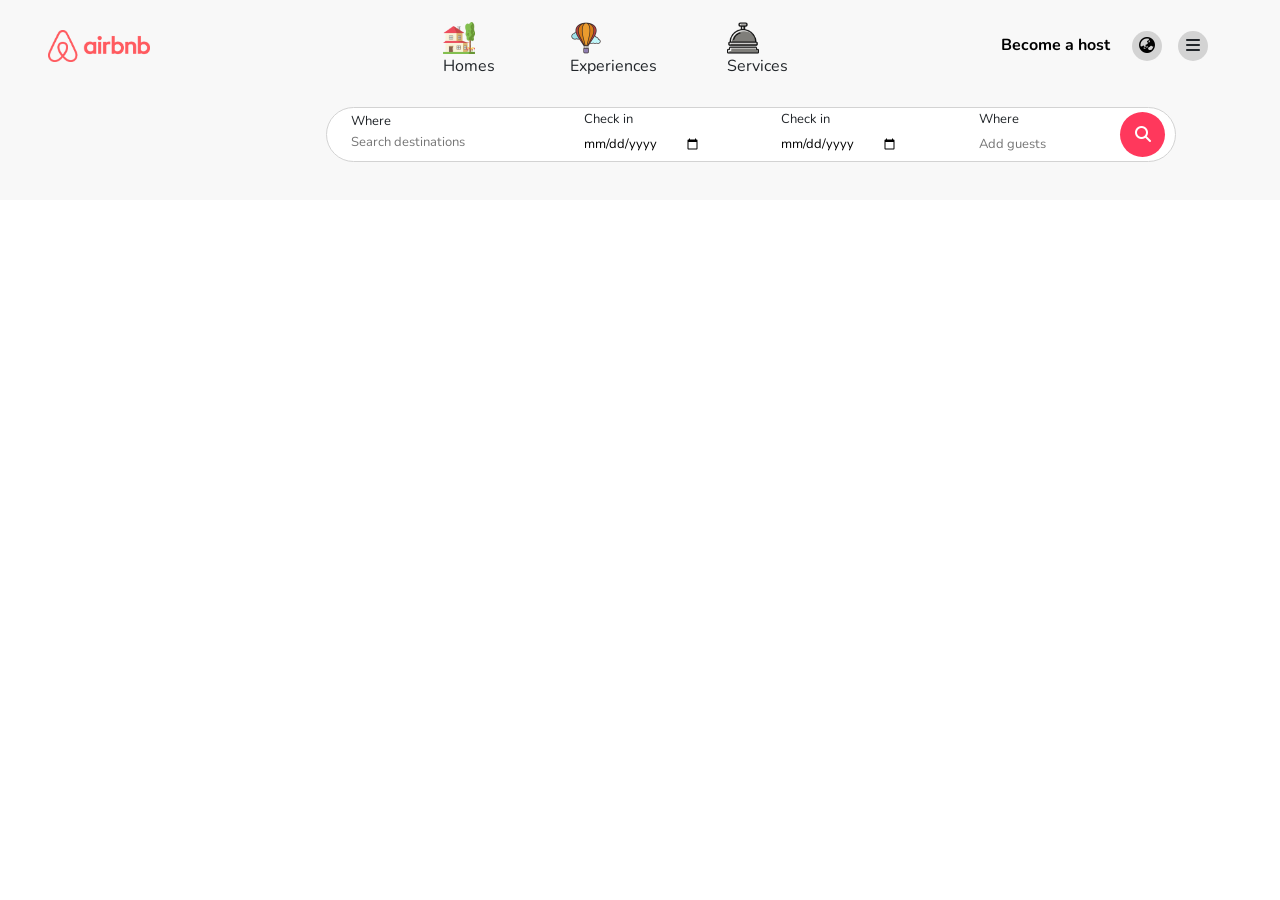
==== index.html @ 5a79518a "Header Created" ====
<!DOCTYPE html>
<html lang="en">

<head>
    <meta charset="UTF-8">
    <meta name="viewport" content="width=device-width, initial-scale=1.0">
    <link rel="shortcut icon" href="./media/favicon.jpg" type="image/x-icon">
    <title>Airbnb | Holiday rentals, cabins, beach houses & more</title>
    <link rel="stylesheet" href="style.css">

    <!-- Google Fonts -->
    <link rel="preconnect" href="https://fonts.googleapis.com">
    <link rel="preconnect" href="https://fonts.gstatic.com" crossorigin>
    <link href="https://fonts.googleapis.com/css2?family=Nunito:ital,wght@0,200..1000;1,200..1000&display=swap"
        rel="stylesheet">

    <!-- Font Awesome -->
    <link rel="stylesheet" href="https://cdnjs.cloudflare.com/ajax/libs/font-awesome/6.7.2/css/all.min.css"
        integrity="sha512-Evv84Mr4kqVGRNSgIGL/F/aIDqQb7xQ2vcrdIwxfjThSH8CSR7PBEakCr51Ck+w+/U6swU2Im1vVX0SVk9ABhg=="
        crossorigin="anonymous" referrerpolicy="no-referrer" />

    <!-- Bootstrap -->
    <link href="https://cdn.jsdelivr.net/npm/bootstrap@5.3.7/dist/css/bootstrap.min.css" rel="stylesheet"
        integrity="sha384-LN+7fdVzj6u52u30Kp6M/trliBMCMKTyK833zpbD+pXdCLuTusPj697FH4R/5mcr" crossorigin="anonymous">
    <script src="https://cdn.jsdelivr.net/npm/bootstrap@5.3.7/dist/js/bootstrap.bundle.min.js"
        integrity="sha384-ndDqU0Gzau9qJ1lfW4pNLlhNTkCfHzAVBReH9diLvGRem5+R9g2FzA8ZGN954O5Q" crossorigin="anonymous">
        </script>

    <link rel="stylesheet" href="https://use.hugeicons.com/font/icons.css">
</head>

<body>
    <!-- header -->
    <div class="header pt-2">
        <div class="row1 row d-flex mb-4 align-items-center px-5">
            
            <div class="col-4 logo">
                <img width="102" height="32" src="./media/airbnb-2.png" alt="">
            </div>
            <div class="col-4 d-flex gap-5 align-items-center search-icos pt-2">
                <div><img class="me-2" height="32" src="./media/house.png" alt="">Homes</div>
                <div><img class="me-2" height="32" src="./media/hot-air-balloon.png" alt="">Experiences</div>
                <div><img class="me-2 position-relative" height="32" src="./media/desk-bell.png" alt="">Services</div>
            </div>
            <div class="col-4 d-flex gap-3 justify-content-end align-items-center host-lang">
                <div class="host-title align-items-center"><a href="">Become a host</a></div>
                <div class="d-flex gap-3 align-items-center">
                    <div class="d-flex gap-5 justify-content-center align-items-center head-ico">
                        <button type="button" data-bs-toggle="modal" data-bs-target="#exampleModal"><i
                                class="fa-solid fa-earth-asia"></i></button>
                    </div>
                    <div class="d-flex gap-5 justify-content-center align-items-center head-ico position-relative">
                        <!-- Wrapper for checkbox and menu -->
                        <div class="menu-wrapper position-relative">
                            <input class="d-none " type="checkbox" id="menu-toggle">
                            <label for="menu-toggle"><i class="fa-solid fa-bars"></i></label>

                            <!-- menu (MUST be sibling of input) -->
                            <div class="menu">
                                <div class="row"><a href="#">Help</a></div>
                                <div class="row"><a href="#">Become a host</a></div>
                                <div class="row">
                                    <a href="#">Refer a host</a>
                                    <a href="#">Find a co-host</a>
                                </div>
                                <div class="row"><a href="#">Log in or sign up</a></div>
                            </div>
                        </div>
                    </div>

                </div>
            </div>
        </div>
        <div class="row">
            <div class="col-3"></div>
            <div class="col-6">
                <div class="search-bar d-flex justify-content-between align-items-center">
                    <div class="destinations">
                        <div class="dest-search">
                            <label class="search-label">Where</label><br>
                            <input type="text" style="height: 20px;" placeholder="Search destinations"
                                id="locationInput" class="where-search">
                        </div>
                        <div class="location-box">
                            <ul class="list-unstyled px-3">
                                <li><i class="fa-solid fa-umbrella-beach me-2 text-warning"></i>Goa</li>
                                <li><i class="fa-solid fa-mountain-sun me-2 text-success"></i>Manali</li>
                                <li><i class="fa-solid fa-spa me-2 text-success"></i>Kerala</li>
                                <li><i class="fa-solid fa-fort-awesome me-2 text-danger"></i>Jaipur</li>
                                <li><i class="fa-solid fa-city me-2 text-secondary"></i>Mumbai</li>
                                <li><i class="fa-solid fa-landmark me-2 text-primary"></i>Delhi</li>
                                <li><i class="fa-solid fa-temple me-2 text-danger"></i>Varanasi</li>
                                <li><i class="fa-solid fa-tree-city me-2 text-success"></i>Bangalore</li>
                                <li><i class="fa-solid fa-school-flag me-2 text-info"></i>Kolkata</li>
                                <li><i class="fa-solid fa-building-columns me-2 text-warning"></i>Chennai</li>
                                <li><i class="fa-solid fa-water me-2 text-info"></i>Andaman & Nicobar</li>
                                <li><i class="fa-solid fa-hill-rockslide me-2 text-muted"></i>Leh-Ladakh</li>
                            </ul>
                        </div>

                    </div>
                    <div class="check-in">
                        <div class="dest-search">
                            <label class="search-label">Check in</label><br>
                            <input type="date" placeholder="Add" id="check-in">
                        </div>
                    </div>
                    <div class="check-out">
                        <div class="dest-search">
                            <label class="search-label">Check in</label><br>
                            <input type="date" placeholder="Add" id="check-in">
                        </div>
                    </div>
                    <div class="guests">
                        <div class="dest-search">
                            <label class="search-label">Where</label><br>
                            <input type="number" placeholder="Add guests" id="locationInput" class="where-search"
                                min="1" style="width: 85px; height: 30px;">
                        </div>
                    </div>
                    <button type="submit" id="searchBTN"><i class="fa-solid fa-magnifying-glass"></i></button>
                </div>
            </div>
            <div class="col-3"></div>
        </div>
        <!-- Modal -->
    <div class="modal fade" id="exampleModal" tabindex="-1" aria-labelledby="exampleModalLabel" aria-hidden="true">
        <div class="modal-dialog modal-xl"> <!-- Wider modal -->
            <div class="modal-content">
                <div class="modal-header">
                    <h1 class="modal-title fs-5" id="exampleModalLabel">Language and Region</h1>
                    <button type="button" class="btn-close" data-bs-dismiss="modal" aria-label="Close"></button>
                </div>
                <div class="modal-body">
                    <div class="container-fluid">
                        <div class="row g-3">
                            <!-- Column items -->
                            <div class="col-6 col-md-3">
                                <div class="language-box border rounded p-2 h-100">
                                    <a><strong>English</strong><br><span class="text-muted">India</span></a>
                                </div>
                            </div>
                            <div class="col-6 col-md-3">
                                <div class="language-box border rounded p-2 h-100">
                                    <a><strong>English</strong><br><span class="text-muted">United States</span></a>
                                </div>
                            </div>
                            <div class="col-6 col-md-3">
                                <div class="language-box border rounded p-2 h-100">
                                    <a><strong>English</strong><br><span class="text-muted">United Kingdom</span></a>
                                </div>
                            </div>
                            <div class="col-6 col-md-3">
                                <div class="language-box border rounded p-2 h-100">
                                    <a><strong>हिन्दी</strong><br><span class="text-muted">भारत</span></a>
                                </div>
                            </div>
                            <div class="col-6 col-md-3">
                                <div class="language-box border rounded p-2 h-100">
                                    <a><strong>বাংলা</strong><br><span class="text-muted">বাংলাদেশ</span></a>
                                </div>
                            </div>
                            <div class="col-6 col-md-3">
                                <div class="language-box border rounded p-2 h-100">
                                    <a><strong>தமிழ்</strong><br><span class="text-muted">இந்தியா</span></a>
                                </div>
                            </div>
                            <div class="col-6 col-md-3">
                                <div class="language-box border rounded p-2 h-100">
                                    <a><strong>తెలుగు</strong><br><span class="text-muted">భారతదేశం</span></a>
                                </div>
                            </div>
                            <div class="col-6 col-md-3">
                                <div class="language-box border rounded p-2 h-100">
                                    <a><strong>اردو</strong><br><span class="text-muted">پاکستان</span></a>
                                </div>
                            </div>
                            <div class="col-6 col-md-3">
                                <div class="language-box border rounded p-2 h-100">
                                    <a><strong>中文</strong><br><span class="text-muted">中国</span></a>
                                </div>
                            </div>
                            <div class="col-6 col-md-3">
                                <div class="language-box border rounded p-2 h-100">
                                    <a><strong>日本語</strong><br><span class="text-muted">日本</span></a>
                                </div>
                            </div>
                            <div class="col-6 col-md-3">
                                <div class="language-box border rounded p-2 h-100">
                                    <a><strong>Français</strong><br><span class="text-muted">France</span></a>
                                </div>
                            </div>
                            <div class="col-6 col-md-3">
                                <div class="language-box border rounded p-2 h-100">
                                    <a><strong>Deutsch</strong><br><span class="text-muted">Deutschland</span></a>
                                </div>
                            </div>
                            <div class="col-6 col-md-3">
                                <div class="language-box border rounded p-2 h-100">
                                    <a><strong>Español</strong><br><span class="text-muted">España</span></a>
                                </div>
                            </div>
                            <div class="col-6 col-md-3">
                                <div class="language-box border rounded p-2 h-100">
                                    <a><strong>Português</strong><br><span class="text-muted">Brasil</span></a>
                                </div>
                            </div>
                            <div class="col-6 col-md-3">
                                <div class="language-box border rounded p-2 h-100">
                                    <a><strong>Русский</strong><br><span class="text-muted">Россия</span></a>
                                </div>
                            </div>
                            <div class="col-6 col-md-3">
                                <div class="language-box border rounded p-2 h-100">
                                    <a><strong>한국어</strong><br><span class="text-muted">대한민국</span></a>
                                </div>
                            </div>
                            <div class="col-6 col-md-3">
                                <div class="language-box border rounded p-2 h-100">
                                    <a><strong>Italiano</strong><br><span class="text-muted">Italia</span></a>
                                </div>
                            </div>
                            <div class="col-6 col-md-3">
                                <div class="language-box border rounded p-2 h-100">
                                    <a><strong>Türkçe</strong><br><span class="text-muted">Türkiye</span></a>
                                </div>
                            </div>
                            <div class="col-6 col-md-3">
                                <div class="language-box border rounded p-2 h-100">
                                    <a><strong>ไทย</strong><br><span class="text-muted">ประเทศไทย</span></a>
                                </div>
                            </div>
                            <div class="col-6 col-md-3">
                                <div class="language-box border rounded p-2 h-100">
                                    <a><strong>Polski</strong><br><span class="text-muted">Polska</span></a>
                                </div>
                            </div>
                            <div class="col-6 col-md-3">
                                <div class="language-box border rounded p-2 h-100">
                                    <a><strong>Čeština</strong><br><span class="text-muted">Česká republika</span></a>
                                </div>
                            </div>
                            <div class="col-6 col-md-3">
                                <div class="language-box border rounded p-2 h-100">
                                    <a><strong>Suomi</strong><br><span class="text-muted">Suomi</span></a>
                                </div>
                            </div>
                            <div class="col-6 col-md-3">
                                <div class="language-box border rounded p-2 h-100">
                                    <a><strong>Svenska</strong><br><span class="text-muted">Sverige</span></a>
                                </div>
                            </div>
                            <div class="col-6 col-md-3">
                                <div class="language-box border rounded p-2 h-100">
                                    <a><strong>Nederlands</strong><br><span class="text-muted">Nederland</span></a>
                                </div>
                            </div>
                            <div class="col-6 col-md-3">
                                <div class="language-box border rounded p-2 h-100">
                                    <a><strong>Українська</strong><br><span class="text-muted">Україна</span></a>
                                </div>
                            </div>
                            <div class="col-6 col-md-3">
                                <div class="language-box border rounded p-2 h-100">
                                    <a><strong>Română</strong><br><span class="text-muted">România</span></a>
                                </div>
                            </div>
                            <div class="col-6 col-md-3">
                                <div class="language-box border rounded p-2 h-100">
                                    <a><strong>العربية</strong><br><span class="text-muted">مصر</span></a>
                                </div>
                            </div>
                        </div>
                    </div>
                </div>
            </div>
        </div>
    </div>

    </div>

    
</body>

</html>
---- style.css ----
* {
    padding: 0;
    margin: 0;
    font-family: "Nunito", sans-serif;
    box-sizing: border-box;
}

.header {
    width: 100%;
    height: 200px;
    background-color: rgb(248, 248, 248);
}

.row1 {
    width: 100%;
    height: 75px;
    display: flex;
    margin-top: 5000px; /* probably for testing, remove in final version */
}

.head-ico {
    width: 30px;
    height: 30px;
    background-color: lightgray;
    border-radius: 50%;
}

.host-lang a {
    text-decoration: none;
    color: black;
}
.host-lang button {
    text-decoration: none;
    border: 0;
    background-color: rgba(173, 216, 230, 0);
    color: black;
}

.host-title {
    font-weight: 700;
    border-radius: 13px;
    width: 120px;
    height: 25px;
    text-align: center;
    transition: background-color 0.3s ease;
}

.host-title:hover {
    background-color: lightgray;
}
a {
    text-decoration: none;
    color: black;
}

.search-bar {
    width: 850px;
    height: 55px;
    background-color: #fff;
    border-radius: 55px;
    border: 1px solid lightgray;
    position: relative;
    transition: background-color 0.3s ease, box-shadow 0.3s ease;
}

.where-search {
    border: 0;
    outline: 0;
    width: 150px;
    align-items: center;
}

.destinations {
    border-radius: 30px;
    width: 200px;
    height: 55px;
    transition: background-color 0.3s ease;
}

.dest-search {
    font-size: 13px;
    padding: 5px 24px;
}

.location-box {
    position: absolute;
    top: 100%;
    left: 0;
    right: 0;
    width: 400px;
    background: #fff;
    border: 1px solid #ddd;
    border-radius: 10px;
    box-shadow: 0 8px 16px rgba(0, 0, 0, 0.1);
    padding: 10px 0;
    z-index: 1000;
    display: none;
    transition: opacity 0.3s ease;
}

.location-box ul {
    align-self: center;
    padding: 0;
    margin: 0;
}

.location-box li {
    font-size: 15px;
    height: 50px;
    padding: 10px 20px;
    border-radius: 13px;
    transition: background-color 0.3s ease;
    cursor: pointer;
}

#searchBTN {
    background-color: #FF385C;
    margin-right: 10px;
    width: 45px;
    height: 45px;
    border: 0;
    border-radius: 50%;
    color: white;
    transition: all .3s ease;
}

.location-box li:hover {
    background-color: lightgray;
}

.destinations:focus-within .location-box {
    display: block;
    opacity: 1;
}

.destinations:focus-within input[type="date"] {
    background-color: lightgrey;
}

.destinations:focus-within {
    background-color: white;
}

.search-bar:focus-within {
    background-color: #f2f2f2;
    box-shadow: 0 0 0 4px rgba(0, 0, 0, 0.05);
}

.search-bar:focus-within #searchBTN {
    width: 100px;
    height: 45px;
    border-radius: 55px;
    transition: all .3s ease;
}

.search-bar:focus-within .check-in .check-out #check-in {
    background-color: lightgray;
}

.dest-search input[type="date"] {
    height: 30px;
    outline: 0;
    border: 0;
    transition: background-color 0.3s ease;
}

.check-in:focus-within,
.check-out:focus-within,
.guests:focus-within {
    background-color: #fff;
    border-radius: 30px;
    transition: background-color 0.3s ease;
}

.language-box {
    transition: all 0.2s ease;
    cursor: pointer;
}

.language-box:hover {
    background-color: #f5f5f5;
    border-color: #ccc;
}


.menu {
    width: 250px;
    height: 250px;
    margin-top: 30px;
    margin-left: -200px;
    padding: 10px;
    display: block;
    background-color: white;
    left: 0;
    z-index: 100;
    position: absolute;
    text-align: left;
    padding-left: 20px;
    border-radius: 15px;
    box-shadow: 5px 5px 5px 5px #0000003d;
}

#menu-toggle:not(:checked) ~ .menu {
    display: none;
}


.menu a {
    text-decoration: none;
    color: #333;
    display: block;
    padding: 5px 0;
}
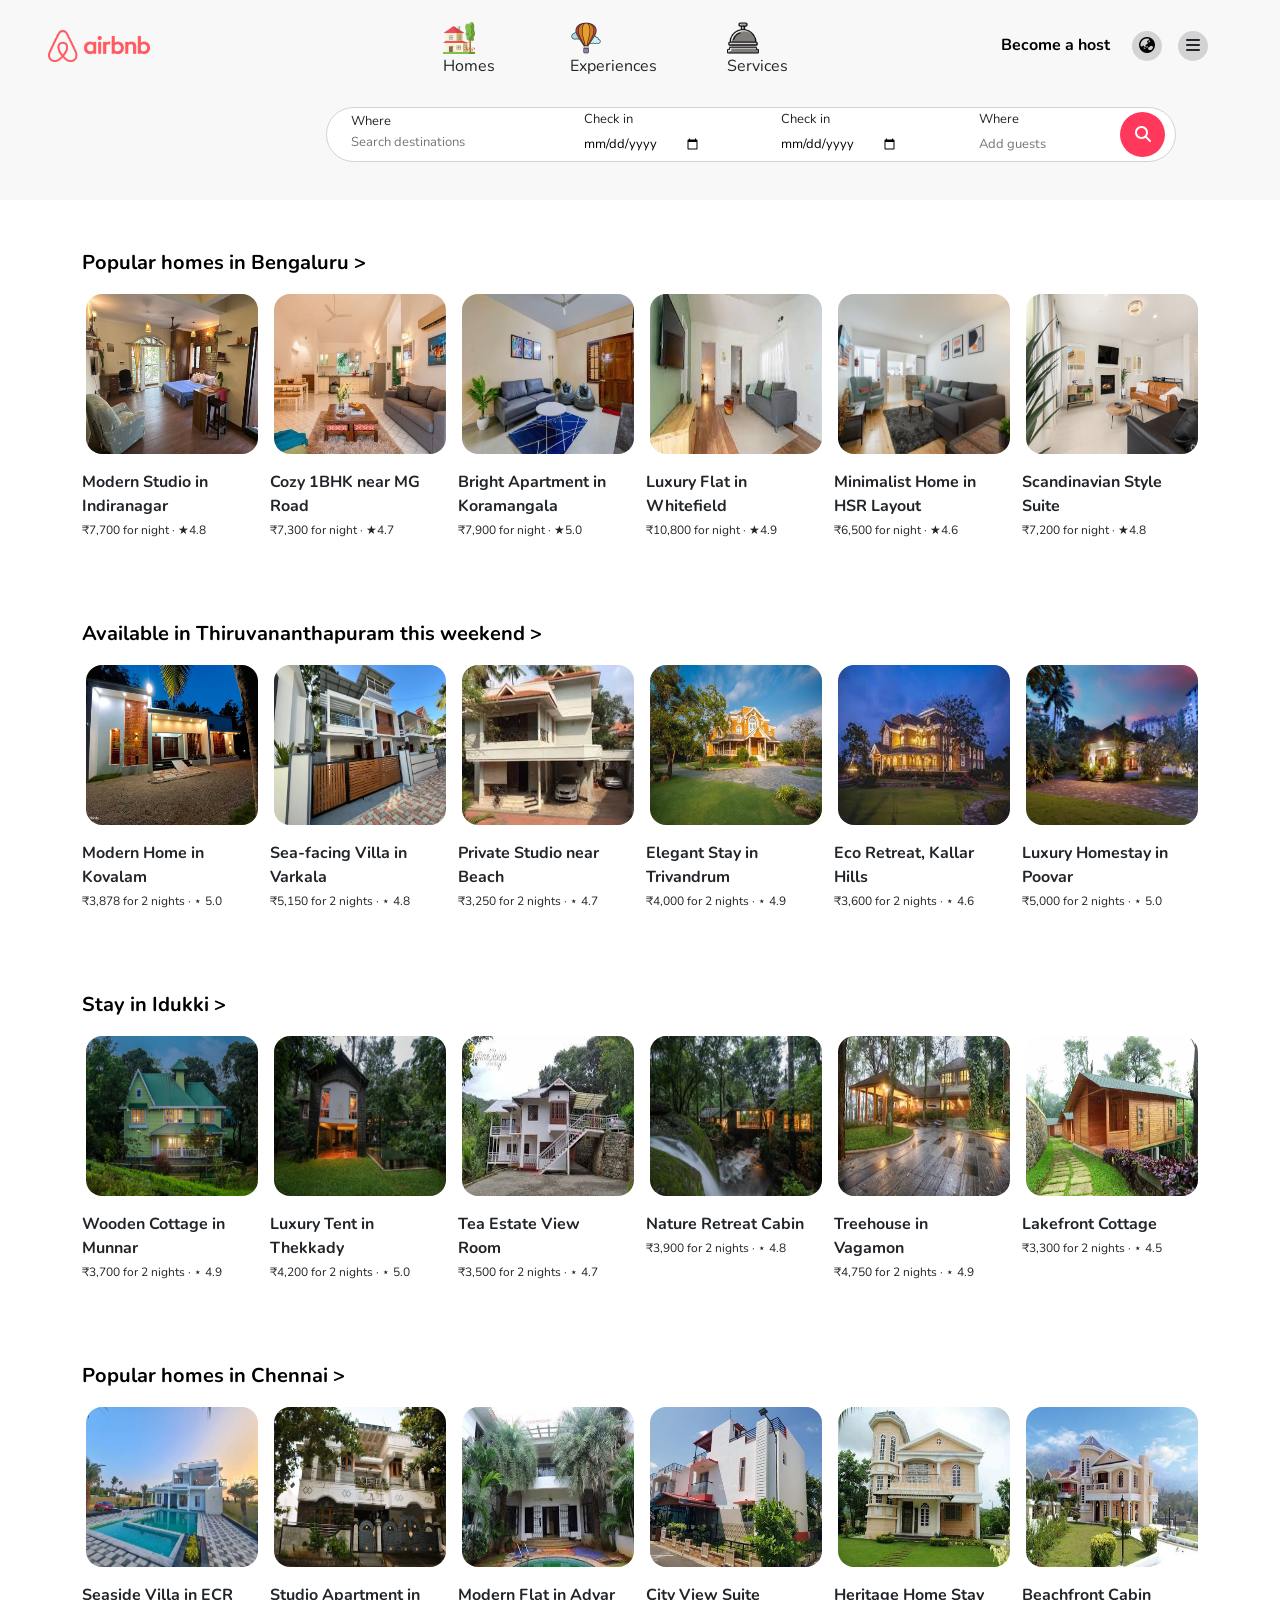
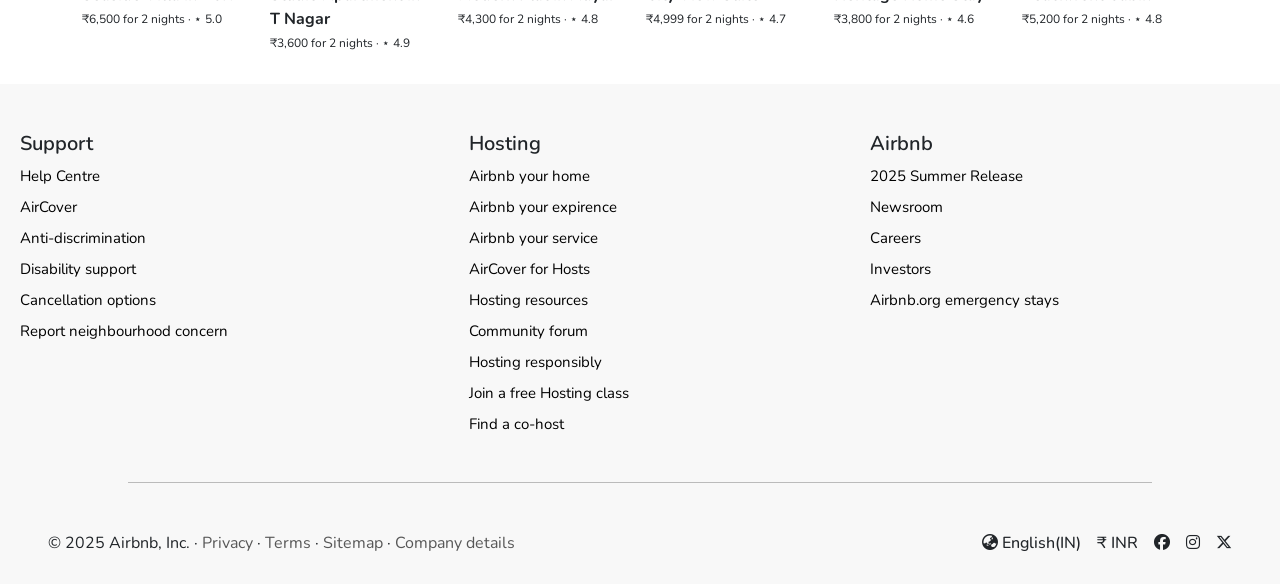
==== commit 40d17c7f: "Index Completed" ====
--- a/index.html
+++ b/index.html
@@ -33,7 +33,7 @@
     <!-- header -->
     <div class="header pt-2">
         <div class="row1 row d-flex mb-4 align-items-center px-5">
-            
+
             <div class="col-4 logo">
                 <img width="102" height="32" src="./media/airbnb-2.png" alt="">
             </div>
@@ -46,8 +46,8 @@
                 <div class="host-title align-items-center"><a href="">Become a host</a></div>
                 <div class="d-flex gap-3 align-items-center">
                     <div class="d-flex gap-5 justify-content-center align-items-center head-ico">
-                        <button type="button" data-bs-toggle="modal" data-bs-target="#exampleModal"><i
-                                class="fa-solid fa-earth-asia"></i></button>
+                        <button type="button" data-bs-toggle="modal" data-bs-target="#exampleModal">
+                            <i class="fa-solid fa-earth-asia"></i></button>
                     </div>
                     <div class="d-flex gap-5 justify-content-center align-items-center head-ico position-relative">
                         <!-- Wrapper for checkbox and menu -->
@@ -124,162 +124,419 @@
             <div class="col-3"></div>
         </div>
         <!-- Modal -->
-    <div class="modal fade" id="exampleModal" tabindex="-1" aria-labelledby="exampleModalLabel" aria-hidden="true">
-        <div class="modal-dialog modal-xl"> <!-- Wider modal -->
-            <div class="modal-content">
-                <div class="modal-header">
-                    <h1 class="modal-title fs-5" id="exampleModalLabel">Language and Region</h1>
-                    <button type="button" class="btn-close" data-bs-dismiss="modal" aria-label="Close"></button>
-                </div>
-                <div class="modal-body">
-                    <div class="container-fluid">
-                        <div class="row g-3">
-                            <!-- Column items -->
-                            <div class="col-6 col-md-3">
-                                <div class="language-box border rounded p-2 h-100">
-                                    <a><strong>English</strong><br><span class="text-muted">India</span></a>
+        <div class="modal fade" id="exampleModal" tabindex="-1" aria-labelledby="exampleModalLabel" aria-hidden="true">
+            <div class="modal-dialog modal-xl"> <!-- Wider modal -->
+                <div class="modal-content">
+                    <div class="modal-header">
+                        <h1 class="modal-title fs-5" id="exampleModalLabel">Language and Region</h1>
+                        <button type="button" class="btn-close" data-bs-dismiss="modal" aria-label="Close"></button>
+                    </div>
+                    <div class="modal-body">
+                        <div class="container-fluid">
+                            <div class="row g-3">
+                                <!-- Column items -->
+                                <div class="col-6 col-md-3">
+                                    <div class="language-box border rounded p-2 h-100">
+                                        <a><strong>English</strong><br><span class="text-muted">India</span></a>
+                                    </div>
+                                </div>
+                                <div class="col-6 col-md-3">
+                                    <div class="language-box border rounded p-2 h-100">
+                                        <a><strong>English</strong><br><span class="text-muted">United States</span></a>
+                                    </div>
+                                </div>
+                                <div class="col-6 col-md-3">
+                                    <div class="language-box border rounded p-2 h-100">
+                                        <a><strong>English</strong><br><span class="text-muted">United
+                                                Kingdom</span></a>
+                                    </div>
+                                </div>
+                                <div class="col-6 col-md-3">
+                                    <div class="language-box border rounded p-2 h-100">
+                                        <a><strong>हिन्दी</strong><br><span class="text-muted">भारत</span></a>
+                                    </div>
+                                </div>
+                                <div class="col-6 col-md-3">
+                                    <div class="language-box border rounded p-2 h-100">
+                                        <a><strong>বাংলা</strong><br><span class="text-muted">বাংলাদেশ</span></a>
+                                    </div>
+                                </div>
+                                <div class="col-6 col-md-3">
+                                    <div class="language-box border rounded p-2 h-100">
+                                        <a><strong>தமிழ்</strong><br><span class="text-muted">இந்தியா</span></a>
+                                    </div>
+                                </div>
+                                <div class="col-6 col-md-3">
+                                    <div class="language-box border rounded p-2 h-100">
+                                        <a><strong>తెలుగు</strong><br><span class="text-muted">భారతదేశం</span></a>
+                                    </div>
+                                </div>
+                                <div class="col-6 col-md-3">
+                                    <div class="language-box border rounded p-2 h-100">
+                                        <a><strong>اردو</strong><br><span class="text-muted">پاکستان</span></a>
+                                    </div>
+                                </div>
+                                <div class="col-6 col-md-3">
+                                    <div class="language-box border rounded p-2 h-100">
+                                        <a><strong>中文</strong><br><span class="text-muted">中国</span></a>
+                                    </div>
+                                </div>
+                                <div class="col-6 col-md-3">
+                                    <div class="language-box border rounded p-2 h-100">
+                                        <a><strong>日本語</strong><br><span class="text-muted">日本</span></a>
+                                    </div>
+                                </div>
+                                <div class="col-6 col-md-3">
+                                    <div class="language-box border rounded p-2 h-100">
+                                        <a><strong>Français</strong><br><span class="text-muted">France</span></a>
+                                    </div>
+                                </div>
+                                <div class="col-6 col-md-3">
+                                    <div class="language-box border rounded p-2 h-100">
+                                        <a><strong>Deutsch</strong><br><span class="text-muted">Deutschland</span></a>
+                                    </div>
+                                </div>
+                                <div class="col-6 col-md-3">
+                                    <div class="language-box border rounded p-2 h-100">
+                                        <a><strong>Español</strong><br><span class="text-muted">España</span></a>
+                                    </div>
+                                </div>
+                                <div class="col-6 col-md-3">
+                                    <div class="language-box border rounded p-2 h-100">
+                                        <a><strong>Português</strong><br><span class="text-muted">Brasil</span></a>
+                                    </div>
+                                </div>
+                                <div class="col-6 col-md-3">
+                                    <div class="language-box border rounded p-2 h-100">
+                                        <a><strong>Русский</strong><br><span class="text-muted">Россия</span></a>
+                                    </div>
+                                </div>
+                                <div class="col-6 col-md-3">
+                                    <div class="language-box border rounded p-2 h-100">
+                                        <a><strong>한국어</strong><br><span class="text-muted">대한민국</span></a>
+                                    </div>
+                                </div>
+                                <div class="col-6 col-md-3">
+                                    <div class="language-box border rounded p-2 h-100">
+                                        <a><strong>Italiano</strong><br><span class="text-muted">Italia</span></a>
+                                    </div>
+                                </div>
+                                <div class="col-6 col-md-3">
+                                    <div class="language-box border rounded p-2 h-100">
+                                        <a><strong>Türkçe</strong><br><span class="text-muted">Türkiye</span></a>
+                                    </div>
+                                </div>
+                                <div class="col-6 col-md-3">
+                                    <div class="language-box border rounded p-2 h-100">
+                                        <a><strong>ไทย</strong><br><span class="text-muted">ประเทศไทย</span></a>
+                                    </div>
+                                </div>
+                                <div class="col-6 col-md-3">
+                                    <div class="language-box border rounded p-2 h-100">
+                                        <a><strong>Polski</strong><br><span class="text-muted">Polska</span></a>
+                                    </div>
+                                </div>
+                                <div class="col-6 col-md-3">
+                                    <div class="language-box border rounded p-2 h-100">
+                                        <a><strong>Čeština</strong><br><span class="text-muted">Česká
+                                                republika</span></a>
+                                    </div>
+                                </div>
+                                <div class="col-6 col-md-3">
+                                    <div class="language-box border rounded p-2 h-100">
+                                        <a><strong>Suomi</strong><br><span class="text-muted">Suomi</span></a>
+                                    </div>
+                                </div>
+                                <div class="col-6 col-md-3">
+                                    <div class="language-box border rounded p-2 h-100">
+                                        <a><strong>Svenska</strong><br><span class="text-muted">Sverige</span></a>
+                                    </div>
+                                </div>
+                                <div class="col-6 col-md-3">
+                                    <div class="language-box border rounded p-2 h-100">
+                                        <a><strong>Nederlands</strong><br><span class="text-muted">Nederland</span></a>
+                                    </div>
+                                </div>
+                                <div class="col-6 col-md-3">
+                                    <div class="language-box border rounded p-2 h-100">
+                                        <a><strong>Українська</strong><br><span class="text-muted">Україна</span></a>
+                                    </div>
+                                </div>
+                                <div class="col-6 col-md-3">
+                                    <div class="language-box border rounded p-2 h-100">
+                                        <a><strong>Română</strong><br><span class="text-muted">România</span></a>
+                                    </div>
+                                </div>
+                                <div class="col-6 col-md-3">
+                                    <div class="language-box border rounded p-2 h-100">
+                                        <a><strong>العربية</strong><br><span class="text-muted">مصر</span></a>
+                                    </div>
                                 </div>
                             </div>
-                            <div class="col-6 col-md-3">
-                                <div class="language-box border rounded p-2 h-100">
-                                    <a><strong>English</strong><br><span class="text-muted">United States</span></a>
-                                </div>
-                            </div>
-                            <div class="col-6 col-md-3">
-                                <div class="language-box border rounded p-2 h-100">
-                                    <a><strong>English</strong><br><span class="text-muted">United Kingdom</span></a>
-                                </div>
-                            </div>
-                            <div class="col-6 col-md-3">
-                                <div class="language-box border rounded p-2 h-100">
-                                    <a><strong>हिन्दी</strong><br><span class="text-muted">भारत</span></a>
-                                </div>
-                            </div>
-                            <div class="col-6 col-md-3">
-                                <div class="language-box border rounded p-2 h-100">
-                                    <a><strong>বাংলা</strong><br><span class="text-muted">বাংলাদেশ</span></a>
-                                </div>
-                            </div>
-                            <div class="col-6 col-md-3">
-                                <div class="language-box border rounded p-2 h-100">
-                                    <a><strong>தமிழ்</strong><br><span class="text-muted">இந்தியா</span></a>
-                                </div>
-                            </div>
-                            <div class="col-6 col-md-3">
-                                <div class="language-box border rounded p-2 h-100">
-                                    <a><strong>తెలుగు</strong><br><span class="text-muted">భారతదేశం</span></a>
-                                </div>
-                            </div>
-                            <div class="col-6 col-md-3">
-                                <div class="language-box border rounded p-2 h-100">
-                                    <a><strong>اردو</strong><br><span class="text-muted">پاکستان</span></a>
-                                </div>
-                            </div>
-                            <div class="col-6 col-md-3">
-                                <div class="language-box border rounded p-2 h-100">
-                                    <a><strong>中文</strong><br><span class="text-muted">中国</span></a>
-                                </div>
-                            </div>
-                            <div class="col-6 col-md-3">
-                                <div class="language-box border rounded p-2 h-100">
-                                    <a><strong>日本語</strong><br><span class="text-muted">日本</span></a>
-                                </div>
-                            </div>
-                            <div class="col-6 col-md-3">
-                                <div class="language-box border rounded p-2 h-100">
-                                    <a><strong>Français</strong><br><span class="text-muted">France</span></a>
-                                </div>
-                            </div>
-                            <div class="col-6 col-md-3">
-                                <div class="language-box border rounded p-2 h-100">
-                                    <a><strong>Deutsch</strong><br><span class="text-muted">Deutschland</span></a>
-                                </div>
-                            </div>
-                            <div class="col-6 col-md-3">
-                                <div class="language-box border rounded p-2 h-100">
-                                    <a><strong>Español</strong><br><span class="text-muted">España</span></a>
-                                </div>
-                            </div>
-                            <div class="col-6 col-md-3">
-                                <div class="language-box border rounded p-2 h-100">
-                                    <a><strong>Português</strong><br><span class="text-muted">Brasil</span></a>
-                                </div>
-                            </div>
-                            <div class="col-6 col-md-3">
-                                <div class="language-box border rounded p-2 h-100">
-                                    <a><strong>Русский</strong><br><span class="text-muted">Россия</span></a>
-                                </div>
-                            </div>
-                            <div class="col-6 col-md-3">
-                                <div class="language-box border rounded p-2 h-100">
-                                    <a><strong>한국어</strong><br><span class="text-muted">대한민국</span></a>
-                                </div>
-                            </div>
-                            <div class="col-6 col-md-3">
-                                <div class="language-box border rounded p-2 h-100">
-                                    <a><strong>Italiano</strong><br><span class="text-muted">Italia</span></a>
-                                </div>
-                            </div>
-                            <div class="col-6 col-md-3">
-                                <div class="language-box border rounded p-2 h-100">
-                                    <a><strong>Türkçe</strong><br><span class="text-muted">Türkiye</span></a>
-                                </div>
-                            </div>
-                            <div class="col-6 col-md-3">
-                                <div class="language-box border rounded p-2 h-100">
-                                    <a><strong>ไทย</strong><br><span class="text-muted">ประเทศไทย</span></a>
-                                </div>
-                            </div>
-                            <div class="col-6 col-md-3">
-                                <div class="language-box border rounded p-2 h-100">
-                                    <a><strong>Polski</strong><br><span class="text-muted">Polska</span></a>
-                                </div>
-                            </div>
-                            <div class="col-6 col-md-3">
-                                <div class="language-box border rounded p-2 h-100">
-                                    <a><strong>Čeština</strong><br><span class="text-muted">Česká republika</span></a>
-                                </div>
-                            </div>
-                            <div class="col-6 col-md-3">
-                                <div class="language-box border rounded p-2 h-100">
-                                    <a><strong>Suomi</strong><br><span class="text-muted">Suomi</span></a>
-                                </div>
-                            </div>
-                            <div class="col-6 col-md-3">
-                                <div class="language-box border rounded p-2 h-100">
-                                    <a><strong>Svenska</strong><br><span class="text-muted">Sverige</span></a>
-                                </div>
-                            </div>
-                            <div class="col-6 col-md-3">
-                                <div class="language-box border rounded p-2 h-100">
-                                    <a><strong>Nederlands</strong><br><span class="text-muted">Nederland</span></a>
-                                </div>
-                            </div>
-                            <div class="col-6 col-md-3">
-                                <div class="language-box border rounded p-2 h-100">
-                                    <a><strong>Українська</strong><br><span class="text-muted">Україна</span></a>
-                                </div>
-                            </div>
-                            <div class="col-6 col-md-3">
-                                <div class="language-box border rounded p-2 h-100">
-                                    <a><strong>Română</strong><br><span class="text-muted">România</span></a>
-                                </div>
-                            </div>
-                            <div class="col-6 col-md-3">
-                                <div class="language-box border rounded p-2 h-100">
-                                    <a><strong>العربية</strong><br><span class="text-muted">مصر</span></a>
-                                </div>
-                            </div>
-                        </div>
-                    </div>
-                </div>
-            </div>
+                        </div>
+                    </div>
+                </div>
+            </div>
+        </div>
+
+    </div>
+
+    <!-- content -->
+    <div class="content">
+        <div class="container">
+            <!-- popular homes -->
+            <div class="popular-homes mt-5">
+                <a href=""> Popular homes in Bengaluru > </a>
+                <div class="cards d-flex justify-content-between mt-3 flex-wrap">
+                    <div class="card ps-1 border-0" style="width: 11rem;">
+                        <img src="./media/appartment.jpg" class="card-img-top rounded-4" height="160px" alt="...">
+                        <div class="card-body">
+                            <p class="card-title">Modern Studio in Indiranagar</p>
+                            <p class="card-details">₹7,700 for night · ★4.8</p>
+                        </div>
+                    </div>
+                    <div class="card ps-1 border-0" style="width: 11rem;">
+                        <img src="./media/appartment2.jpeg" class="card-img-top rounded-4" height="160px" alt="...">
+                        <div class="card-body">
+                            <p class="card-title">Cozy 1BHK near MG Road</p>
+                            <p class="card-details">₹7,300 for night · ★4.7</p>
+                        </div>
+                    </div>
+                    <div class="card ps-1 border-0" style="width: 11rem;">
+                        <img src="./media/appartment3.jpeg" class="card-img-top rounded-4" height="160px" alt="...">
+                        <div class="card-body">
+                            <p class="card-title">Bright Apartment in Koramangala</p>
+                            <p class="card-details">₹7,900 for night · ★5.0</p>
+                        </div>
+                    </div>
+                    <div class="card ps-1 border-0" style="width: 11rem;">
+                        <img src="./media/appartment4.jpeg" class="card-img-top rounded-4" height="160px" alt="...">
+                        <div class="card-body">
+                            <p class="card-title">Luxury Flat in Whitefield</p>
+                            <p class="card-details">₹10,800 for night · ★4.9</p>
+                        </div>
+                    </div>
+                    <div class="card ps-1 border-0" style="width: 11rem;">
+                        <img src="./media/appartment5.jpeg" class="card-img-top rounded-4" height="160px" alt="...">
+                        <div class="card-body">
+                            <p class="card-title">Minimalist Home in HSR Layout</p>
+                            <p class="card-details">₹6,500 for night · ★4.6</p>
+                        </div>
+                    </div>
+                    <div class="card ps-1 border-0" style="width: 11rem;">
+                        <img src="./media/appartment6.jpeg" class="card-img-top rounded-4" height="160px" alt="...">
+                        <div class="card-body">
+                            <p class="card-title">Scandinavian Style Suite</p>
+                            <p class="card-details">₹7,200 for night · ★4.8</p>
+                        </div>
+                    </div>
+                </div>
+            </div>
+
+            <!-- Thiruvananthapuram -->
+            <div class="popular-homes mt-5">
+                <a href=""> Available in Thiruvananthapuram this weekend > </a>
+                <div class="cards d-flex justify-content-between mt-3 flex-wrap">
+                    <div class="card ps-1 border-0" style="width: 11rem;">
+                        <img src="./media/house1.jpeg" class="card-img-top rounded-4" height="160px" alt="...">
+                        <div class="card-body">
+                            <p class="card-title">Modern Home in Kovalam</p>
+                            <p class="card-details">₹3,878 for 2 nights · ⋆ 5.0</p>
+                        </div>
+                    </div>
+                    <div class="card ps-1 border-0" style="width: 11rem;">
+                        <img src="./media/house2.jpeg" class="card-img-top rounded-4" height="160px" alt="...">
+                        <div class="card-body">
+                            <p class="card-title">Sea-facing Villa in Varkala</p>
+                            <p class="card-details">₹5,150 for 2 nights · ⋆ 4.8</p>
+                        </div>
+                    </div>
+                    <div class="card ps-1 border-0" style="width: 11rem;">
+                        <img src="./media/house3.jpeg" class="card-img-top rounded-4" height="160px" alt="...">
+                        <div class="card-body">
+                            <p class="card-title">Private Studio near Beach</p>
+                            <p class="card-details">₹3,250 for 2 nights · ⋆ 4.7</p>
+                        </div>
+                    </div>
+                    <div class="card ps-1 border-0" style="width: 11rem;">
+                        <img src="./media/house4.jpeg" class="card-img-top rounded-4" height="160px" alt="...">
+                        <div class="card-body">
+                            <p class="card-title">Elegant Stay in Trivandrum</p>
+                            <p class="card-details">₹4,000 for 2 nights · ⋆ 4.9</p>
+                        </div>
+                    </div>
+                    <div class="card ps-1 border-0" style="width: 11rem;">
+                        <img src="./media/house5.jpeg" class="card-img-top rounded-4" height="160px" alt="...">
+                        <div class="card-body">
+                            <p class="card-title">Eco Retreat, Kallar Hills</p>
+                            <p class="card-details">₹3,600 for 2 nights · ⋆ 4.6</p>
+                        </div>
+                    </div>
+                    <div class="card ps-1 border-0" style="width: 11rem;">
+                        <img src="./media/house6.jpeg" class="card-img-top rounded-4" height="160px" alt="...">
+                        <div class="card-body">
+                            <p class="card-title">Luxury Homestay in Poovar</p>
+                            <p class="card-details">₹5,000 for 2 nights · ⋆ 5.0</p>
+                        </div>
+                    </div>
+                </div>
+            </div>
+
+            <!-- Idukki -->
+            <div class="popular-homes mt-5">
+                <a href="">Stay in Idukki > </a>
+                <div class="cards d-flex justify-content-between mt-3 flex-wrap">
+                    <div class="card ps-1 border-0" style="width: 11rem;">
+                        <img src="./media/stay1.jpeg" class="card-img-top rounded-4" height="160px" alt="...">
+                        <div class="card-body">
+                            <p class="card-title">Wooden Cottage in Munnar</p>
+                            <p class="card-details">₹3,700 for 2 nights · ⋆ 4.9</p>
+                        </div>
+                    </div>
+                    <div class="card ps-1 border-0" style="width: 11rem;">
+                        <img src="./media/stay2.jpeg" class="card-img-top rounded-4" height="160px" alt="...">
+                        <div class="card-body">
+                            <p class="card-title">Luxury Tent in Thekkady</p>
+                            <p class="card-details">₹4,200 for 2 nights · ⋆ 5.0</p>
+                        </div>
+                    </div>
+                    <div class="card ps-1 border-0" style="width: 11rem;">
+                        <img src="./media/stay3.jpeg" class="card-img-top rounded-4" height="160px" alt="...">
+                        <div class="card-body">
+                            <p class="card-title">Tea Estate View Room</p>
+                            <p class="card-details">₹3,500 for 2 nights · ⋆ 4.7</p>
+                        </div>
+                    </div>
+                    <div class="card ps-1 border-0" style="width: 11rem;">
+                        <img src="./media/stay4.jpeg" class="card-img-top rounded-4" height="160px" alt="...">
+                        <div class="card-body">
+                            <p class="card-title">Nature Retreat Cabin</p>
+                            <p class="card-details">₹3,900 for 2 nights · ⋆ 4.8</p>
+                        </div>
+                    </div>
+                    <div class="card ps-1 border-0" style="width: 11rem;">
+                        <img src="./media/stay5.jpeg" class="card-img-top rounded-4" height="160px" alt="...">
+                        <div class="card-body">
+                            <p class="card-title">Treehouse in Vagamon</p>
+                            <p class="card-details">₹4,750 for 2 nights · ⋆ 4.9</p>
+                        </div>
+                    </div>
+                    <div class="card ps-1 border-0" style="width: 11rem;">
+                        <img src="./media/stay6.jpeg" class="card-img-top rounded-4" height="160px" alt="...">
+                        <div class="card-body">
+                            <p class="card-title">Lakefront Cottage</p>
+                            <p class="card-details">₹3,300 for 2 nights · ⋆ 4.5</p>
+                        </div>
+                    </div>
+                </div>
+            </div>
+
+            <!-- Chennai -->
+            <div class="popular-homes mt-5">
+                <a href=""> Popular homes in Chennai > </a>
+                <div class="cards d-flex justify-content-between mt-3 flex-wrap">
+                    <div class="card ps-1 border-0" style="width: 11rem;">
+                        <img src="./media/villa1.jpeg" class="card-img-top rounded-4" height="160px" alt="...">
+                        <div class="card-body">
+                            <p class="card-title">Seaside Villa in ECR</p>
+                            <p class="card-details">₹6,500 for 2 nights · ⋆ 5.0</p>
+                        </div>
+                    </div>
+                    <div class="card ps-1 border-0" style="width: 11rem;">
+                        <img src="./media/villa2.jpeg" class="card-img-top rounded-4" height="160px" alt="...">
+                        <div class="card-body">
+                            <p class="card-title">Studio Apartment in T Nagar</p>
+                            <p class="card-details">₹3,600 for 2 nights · ⋆ 4.9</p>
+                        </div>
+                    </div>
+                    <div class="card ps-1 border-0" style="width: 11rem;">
+                        <img src="./media/villa3.jpeg" class="card-img-top rounded-4" height="160px" alt="...">
+                        <div class="card-body">
+                            <p class="card-title">Modern Flat in Adyar</p>
+                            <p class="card-details">₹4,300 for 2 nights · ⋆ 4.8</p>
+                        </div>
+                    </div>
+                    <div class="card ps-1 border-0" style="width: 11rem;">
+                        <img src="./media/villa4.jpeg" class="card-img-top rounded-4" height="160px" alt="...">
+                        <div class="card-body">
+                            <p class="card-title">City View Suite</p>
+                            <p class="card-details">₹4,999 for 2 nights · ⋆ 4.7</p>
+                        </div>
+                    </div>
+                    <div class="card ps-1 border-0" style="width: 11rem;">
+                        <img src="./media/villa5.jpeg" class="card-img-top rounded-4" height="160px" alt="...">
+                        <div class="card-body">
+                            <p class="card-title">Heritage Home Stay</p>
+                            <p class="card-details">₹3,800 for 2 nights · ⋆ 4.6</p>
+                        </div>
+                    </div>
+                    <div class="card ps-1 border-0" style="width: 11rem;">
+                        <img src="./media/villa6.jpeg" class="card-img-top rounded-4" height="160px" alt="...">
+                        <div class="card-body">
+                            <p class="card-title">Beachfront Cabin</p>
+                            <p class="card-details">₹5,200 for 2 nights · ⋆ 4.8</p>
+                        </div>
+                    </div>
+                </div>
+            </div>
+
         </div>
     </div>
 
-    </div>
-
-    
+    <!-- footer -->
+    <footer>
+        <div class="d-flex justify-content-between">
+            <div>
+                <h5 class="mb-2 mt-5" style="font-weight: 600; margin-left: 20px;">Support</h5>
+                <ul class="list-unstyled support-list">
+                    <li><a href="">Help Centre</a></li>
+                    <li><a href="">AirCover</a></li>
+                    <li><a href="">Anti-discrimination</a></li>
+                    <li><a href="">Disability support</a></li>
+                    <li><a href="">Cancellation options</a></li>
+                    <li><a href="">Report neighbourhood concern</a></li>
+                </ul>
+            </div>
+            <div>
+                <h5 class="mb-2 mt-5" style="font-weight: 600; margin-left: 20px;">Hosting</h5>
+                <ul class="list-unstyled hosting-list">
+                    <li><a href="">Airbnb your home</a></li>
+                    <li><a href="">Airbnb your expirence</a></li>
+                    <li><a href="">Airbnb your service</a></li>
+                    <li><a href="">AirCover for Hosts</a></li>
+                    <li><a href="">Hosting resources</a></li>
+                    <li><a href="">Community forum</a></li>
+                    <li><a href="">Hosting responsibly</a></li>
+                    <li><a href="">Join a free Hosting class</a></li>
+                    <li><a href="">Find a co-host</a></li>
+                </ul>
+            </div>
+            <div>
+                <h5 class="mb-2 mt-5" style="font-weight: 600; margin-left: 20px;">Airbnb</h5>
+                <ul class="list-unstyled airbnb-list">
+                    <li><a href="">2025 Summer Release</a></li>
+                    <li><a href="">Newsroom</a></li>
+                    <li><a href="">Careers</a></li>
+                    <li><a href="">Investors</a></li>
+                    <li><a href="">Airbnb.org emergency stays</a></li>
+                </ul>
+            </div>
+            <div></div>
+        </div>
+        <div class="line"></div>
+        <div class="d-flex justify-content-between align-items-center">
+            <div class="mt-5 ms-5 footer-bnb">
+                © 2025 Airbnb, Inc. · <a href="">Privacy</a> · <a href="">Terms</a> · <a href="">Sitemap</a> · <a href="">Company details</a>
+            </div>
+            <div class="mt-5 me-5 gap-3 d-flex justify-content-between" style="font-weight: 500;">
+                <div><i class="fa-solid fa-earth-asia"></i> English(IN)</div>
+                <div>₹ INR</div>
+                <div><i class="fa-brands fa-facebook"></i></div>
+                <div><i class="fa-brands fa-instagram"></i></div>
+                <div><i class="fa-brands fa-x-twitter"></i></div>
+            </div>
+        </div>
+    </footer>
 </body>
 
 </html>
--- a/style.css
+++ b/style.css
@@ -211,3 +211,240 @@
     display: block;
     padding: 5px 0;
 }
+
+
+
+/* content */
+
+.popular-homes a {
+    text-decoration: none;
+    font-weight: 700;
+    color: black;
+    font-size: 20px;
+}
+
+.card-title {
+    margin-left: -20px;
+    font-weight: 700;
+}
+
+.card-details{
+    margin-left: -20px;
+    margin-top: -5px;
+    font-size: 12px;
+}
+
+footer {
+    width: 100%;
+    height: 500px;
+    background-color: rgb(248, 248, 248);
+    margin-bottom: 0px;
+}
+
+.support-list, .hosting-list, .airbnb-list {
+    margin-left: 20px;
+}
+
+.support-list li,
+.hosting-list li,
+.airbnb-list li {
+    margin-top: 7px;
+    
+}
+.support-list a,
+.hosting-list a,
+.airbnb-list a {
+    text-decoration: none;
+    color: black;
+    font-size: 15px;
+}
+.support-list a:hover,
+.hosting-list a:hover,
+.airbnb-list a:hover {
+    text-decoration: underline;
+    color: black;
+}
+
+.line {
+    width: 80%;
+    margin-left: 10%;
+    margin-top: 30px;
+    height: 1px;
+    background-color: rgba(143, 143, 143, 0.575);
+}
+
+.footer-bnb a {
+    text-decoration: none;
+    color: rgba(0, 0, 0, 0.651);
+    font-size: 15;
+}
+
+/* Media Queries for max-width: 992px (Tablets and smaller screens) */
+@media (max-width: 992px) {
+    
+    /* Header adjustments */
+    .header {
+        height: auto;
+        padding-bottom: 20px;
+    }
+    
+    /* Navigation row - stack vertically on smaller screens */
+    .row1 {
+        flex-direction: column;
+        height: auto;
+        gap: 15px;
+        margin-top: 0; /* Remove the 5000px margin for testing */
+    }
+    
+    .row1 .col-4 {
+        width: 100%;
+        justify-content: center;
+        text-align: center;
+    }
+    
+    /* Logo section */
+    .logo {
+        order: 1;
+        margin-bottom: 10px;
+    }
+    
+    /* Search icons section */
+    .search-icos {
+        order: 2;
+        justify-content: center !important;
+        margin-bottom: 10px;
+    }
+    
+    /* Host and language section */
+    .host-lang {
+        order: 3;
+        justify-content: center !important;
+    }
+    
+    /* Search bar adjustments */
+    .search-bar {
+        width: 100%;
+        max-width: 600px;
+        height: auto;
+        min-height: 55px;
+        flex-direction: column;
+        border-radius: 15px;
+        padding: 10px;
+    }
+    
+    /* Search bar sections - stack vertically */
+    .destinations,
+    .check-in,
+    .check-out,
+    .guests {
+        width: 100%;
+        border-radius: 10px;
+        margin-bottom: 8px;
+        border: 1px solid #ddd;
+    }
+    
+    .where-search {
+        width: 100%;
+    }
+    
+    /* Search button adjustments */
+    #searchBTN {
+        width: 100%;
+        height: 45px;
+        border-radius: 10px;
+        margin: 10px 0 0 0;
+    }
+    
+    .search-bar:focus-within #searchBTN {
+        width: 100%;
+        border-radius: 10px;
+    }
+    
+    /* Location dropdown adjustments */
+    .location-box {
+        width: 100%;
+        position: static;
+        margin-top: 10px;
+        box-shadow: 0 4px 8px rgba(0, 0, 0, 0.1);
+    }
+    
+    /* Menu adjustments */
+    .menu {
+        width: 200px;
+        margin-left: -150px;
+    }
+    
+    /* Content section adjustments */
+    .container {
+        padding: 0 15px;
+    }
+    
+    /* Cards container - adjust for smaller screens */
+    .cards {
+        justify-content: center !important;
+        gap: 15px;
+    }
+    
+    .card {
+        width: calc(50% - 10px) !important;
+        max-width: 200px;
+        margin-bottom: 20px;
+    }
+    
+    /* Popular homes titles */
+    .popular-homes a {
+        font-size: 18px;
+        display: block;
+        margin-bottom: 15px;
+    }
+    
+    /* Footer adjustments */
+    footer {
+        height: auto;
+        padding: 20px 0;
+    }
+    
+    footer .d-flex:first-child {
+        flex-direction: column;
+        gap: 20px;
+    }
+    
+    footer .d-flex:first-child > div {
+        width: 100%;
+        text-align: center;
+    }
+    
+    .support-list,
+    .hosting-list,
+    .airbnb-list {
+        margin-left: 0;
+        text-align: center;
+    }
+    
+    /* Footer bottom section */
+    footer .d-flex:last-child {
+        flex-direction: column;
+        gap: 15px;
+        text-align: center;
+    }
+    
+    .footer-bnb,
+    .footer-bnb + div {
+        margin: 0 !important;
+        text-align: center;
+    }
+    
+    /* Modal adjustments */
+    .modal-dialog {
+        margin: 10px;
+    }
+    
+    .modal-body .col-6 {
+        width: 50%;
+    }
+    
+    .modal-body .col-md-3 {
+        width: 50%;
+    }
+}
+
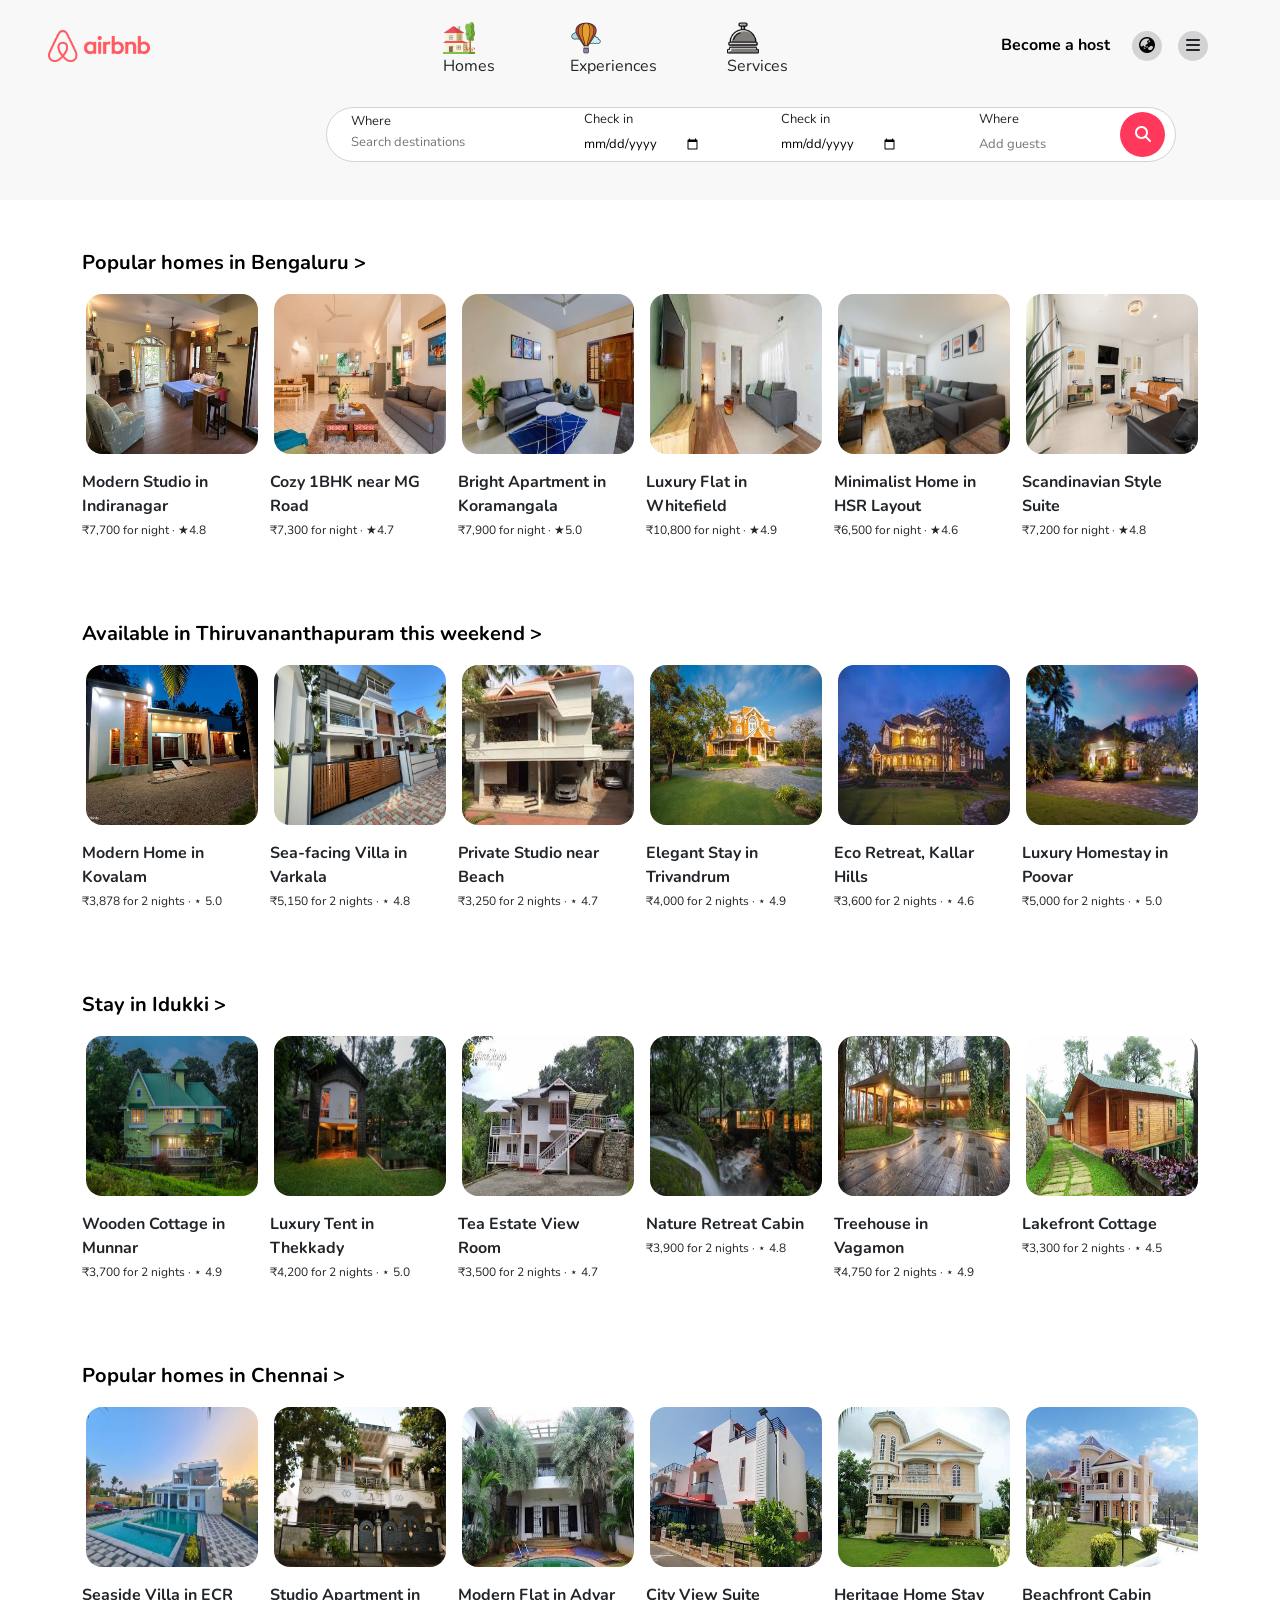
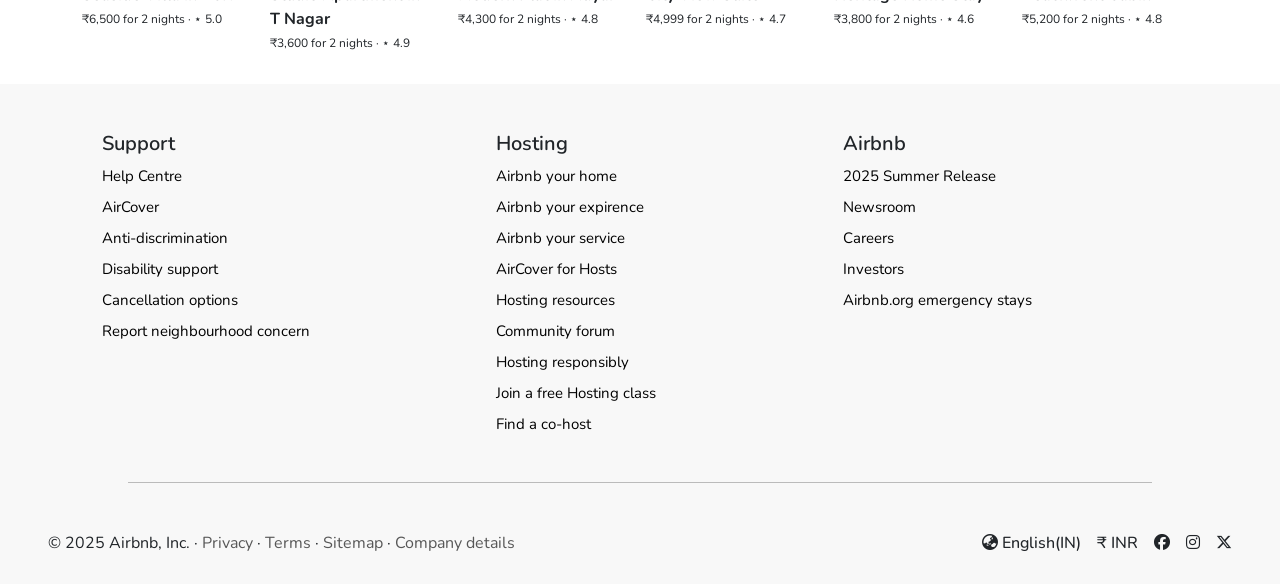
==== commit 8c614a1a: "Index Completed" ====
--- a/index.html
+++ b/index.html
@@ -485,7 +485,7 @@
 
     <!-- footer -->
     <footer>
-        <div class="d-flex justify-content-between">
+        <div class="d-flex justify-content-between container">
             <div>
                 <h5 class="mb-2 mt-5" style="font-weight: 600; margin-left: 20px;">Support</h5>
                 <ul class="list-unstyled support-list">
--- a/style.css
+++ b/style.css
@@ -279,7 +279,7 @@
     font-size: 15;
 }
 
-/* Media Queries for max-width: 992px (Tablets and smaller screens) */
+
 @media (max-width: 992px) {
     
     /* Header adjustments */
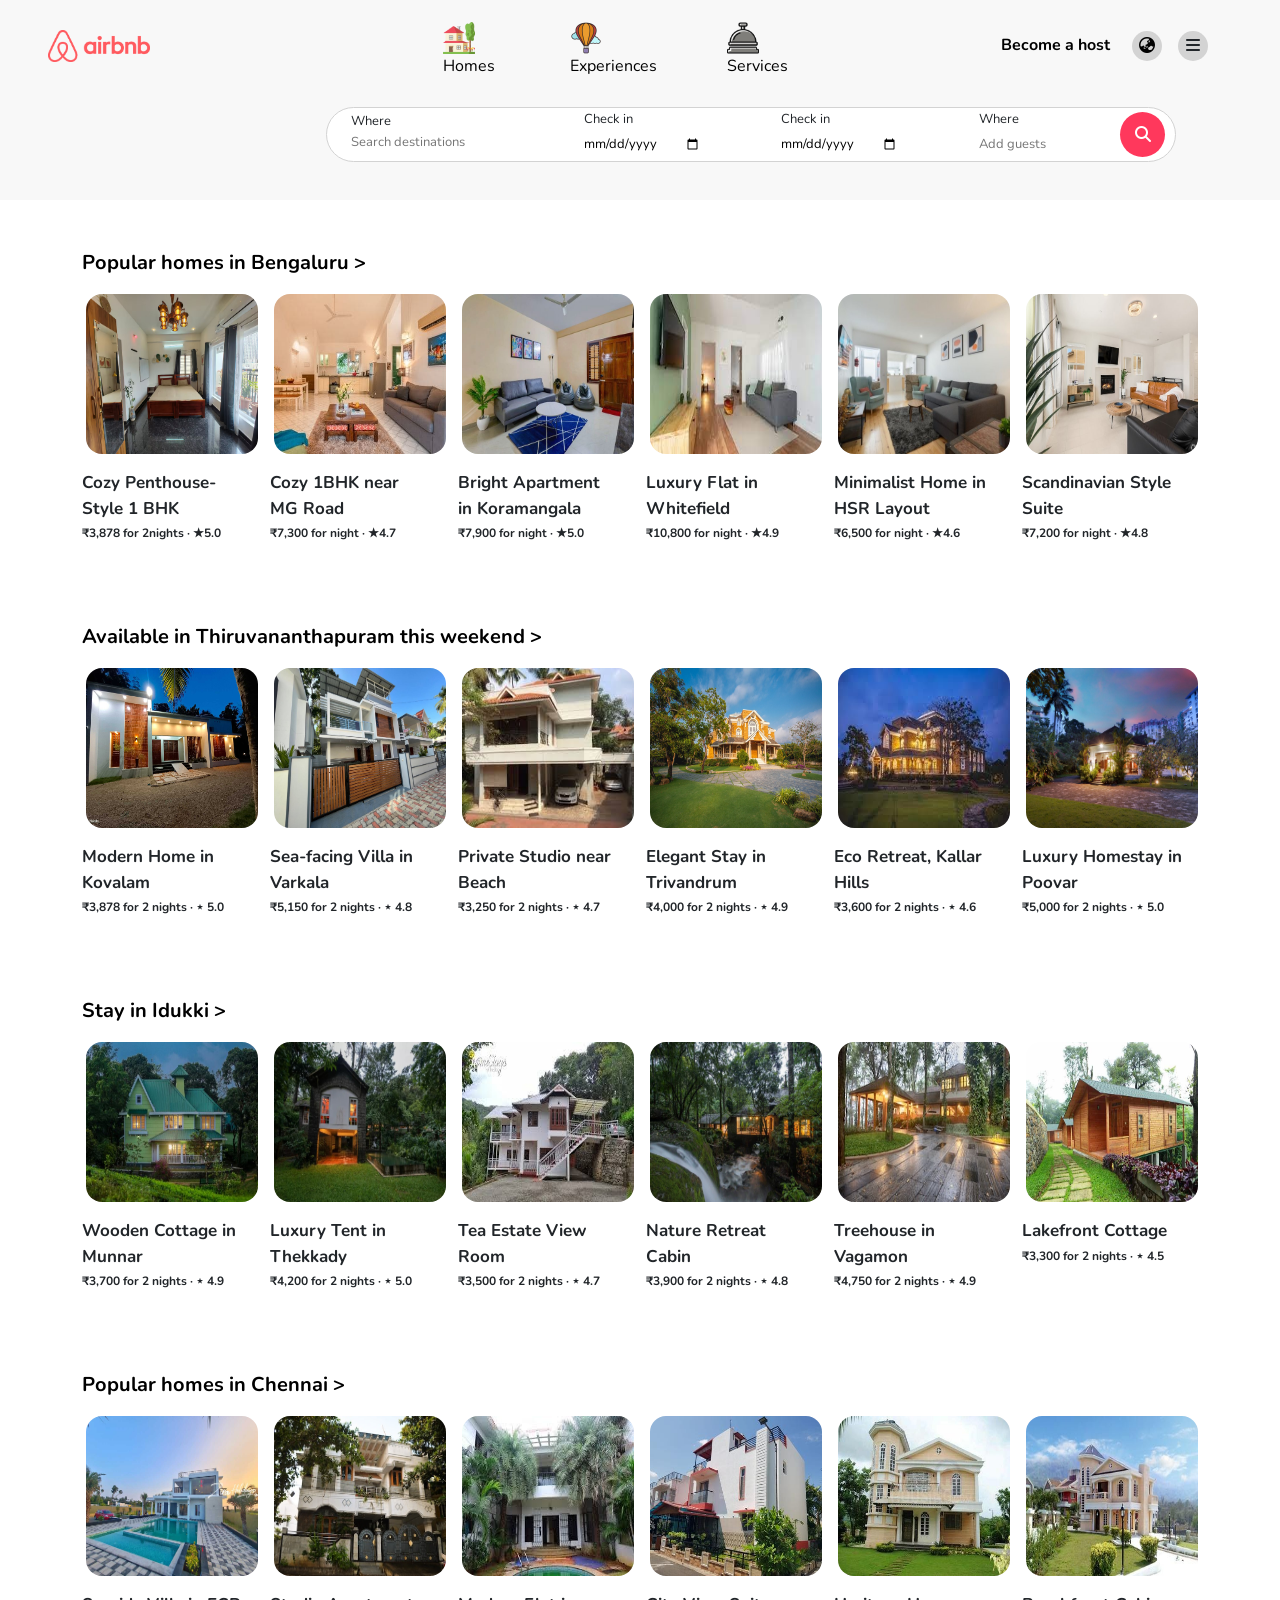
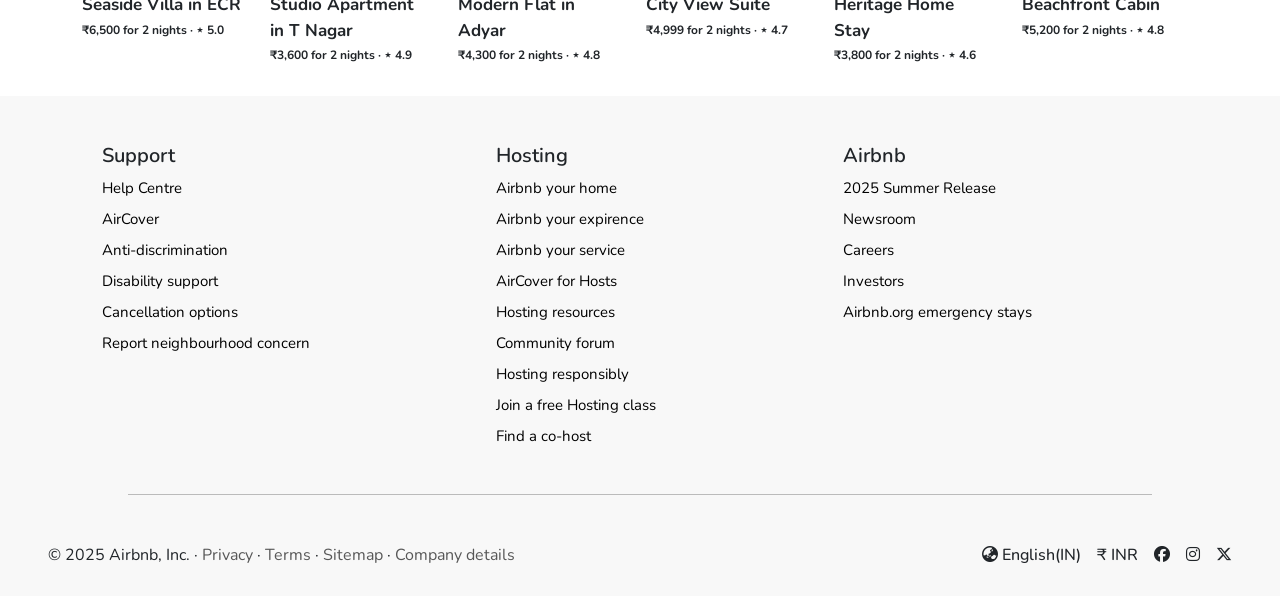
==== commit 241de837: "Sample Product Page Added" ====
--- a/index.html
+++ b/index.html
@@ -38,9 +38,9 @@
                 <img width="102" height="32" src="./media/airbnb-2.png" alt="">
             </div>
             <div class="col-4 d-flex gap-5 align-items-center search-icos pt-2">
-                <div><img class="me-2" height="32" src="./media/house.png" alt="">Homes</div>
-                <div><img class="me-2" height="32" src="./media/hot-air-balloon.png" alt="">Experiences</div>
-                <div><img class="me-2 position-relative" height="32" src="./media/desk-bell.png" alt="">Services</div>
+                <a href="#" style="text-decoration: none; color: black;"><div><img class="me-2" height="32" src="./media/house.png" alt="">Homes</div></a>
+                <a href="#" style="text-decoration: none; color: black;"><div><img class="me-2" height="32" src="./media/hot-air-balloon.png" alt="">Experiences</div></a>
+                <a href="#" style="text-decoration: none; color: black;"><div><img class="me-2 position-relative" height="32" src="./media/desk-bell.png" alt="">Services</div></a>
             </div>
             <div class="col-4 d-flex gap-3 justify-content-end align-items-center host-lang">
                 <div class="host-title align-items-center"><a href="">Become a host</a></div>
@@ -83,18 +83,18 @@
                         </div>
                         <div class="location-box">
                             <ul class="list-unstyled px-3">
-                                <li><i class="fa-solid fa-umbrella-beach me-2 text-warning"></i>Goa</li>
-                                <li><i class="fa-solid fa-mountain-sun me-2 text-success"></i>Manali</li>
-                                <li><i class="fa-solid fa-spa me-2 text-success"></i>Kerala</li>
-                                <li><i class="fa-solid fa-fort-awesome me-2 text-danger"></i>Jaipur</li>
-                                <li><i class="fa-solid fa-city me-2 text-secondary"></i>Mumbai</li>
-                                <li><i class="fa-solid fa-landmark me-2 text-primary"></i>Delhi</li>
-                                <li><i class="fa-solid fa-temple me-2 text-danger"></i>Varanasi</li>
-                                <li><i class="fa-solid fa-tree-city me-2 text-success"></i>Bangalore</li>
-                                <li><i class="fa-solid fa-school-flag me-2 text-info"></i>Kolkata</li>
-                                <li><i class="fa-solid fa-building-columns me-2 text-warning"></i>Chennai</li>
-                                <li><i class="fa-solid fa-water me-2 text-info"></i>Andaman & Nicobar</li>
-                                <li><i class="fa-solid fa-hill-rockslide me-2 text-muted"></i>Leh-Ladakh</li>
+                                <a href="#" style="text-decoration: none; color: black;"><li><i class="fa-solid fa-umbrella-beach me-2 text-warning"></i>Goa</li></a>
+                                <a href="#" style="text-decoration: none; color: black;"><li><i class="fa-solid fa-mountain-sun me-2 text-success"></i>Manali</li></a>
+                                <a href="#" style="text-decoration: none; color: black;"><li><i class="fa-solid fa-spa me-2 text-success"></i>Kerala</li></a>
+                                <a href="#" style="text-decoration: none; color: black;"><li><i class="fa-solid fa-fort-awesome me-2 text-danger"></i>Jaipur</li></a>
+                                <a href="#" style="text-decoration: none; color: black;"><li><i class="fa-solid fa-city me-2 text-secondary"></i>Mumbai</li></a>
+                                <a href="#" style="text-decoration: none; color: black;"><li><i class="fa-solid fa-landmark me-2 text-primary"></i>Delhi</li></a>
+                                <a href="#" style="text-decoration: none; color: black;"><li><i class="fa-solid fa-temple me-2 text-danger"></i>Varanasi</li></a>
+                                <a href="#" style="text-decoration: none; color: black;"><li><i class="fa-solid fa-tree-city me-2 text-success"></i>Bangalore</li></a>
+                                <a href="#" style="text-decoration: none; color: black;"><li><i class="fa-solid fa-school-flag me-2 text-info"></i>Kolkata</li></a>
+                                <a href="#" style="text-decoration: none; color: black;"><li><i class="fa-solid fa-building-columns me-2 text-warning"></i>Chennai</li></a>
+                                <a href="#" style="text-decoration: none; color: black;"><li><i class="fa-solid fa-water me-2 text-info"></i>Andaman & Nicobar</li></a>
+                                <a href="#" style="text-decoration: none; color: black;"><li><i class="fa-solid fa-hill-rockslide me-2 text-muted"></i>Leh-Ladakh</li></a>
                             </ul>
                         </div>
 
@@ -288,48 +288,60 @@
             <div class="popular-homes mt-5">
                 <a href=""> Popular homes in Bengaluru > </a>
                 <div class="cards d-flex justify-content-between mt-3 flex-wrap">
-                    <div class="card ps-1 border-0" style="width: 11rem;">
-                        <img src="./media/appartment.jpg" class="card-img-top rounded-4" height="160px" alt="...">
-                        <div class="card-body">
-                            <p class="card-title">Modern Studio in Indiranagar</p>
-                            <p class="card-details">₹7,700 for night · ★4.8</p>
-                        </div>
-                    </div>
-                    <div class="card ps-1 border-0" style="width: 11rem;">
-                        <img src="./media/appartment2.jpeg" class="card-img-top rounded-4" height="160px" alt="...">
-                        <div class="card-body">
-                            <p class="card-title">Cozy 1BHK near MG Road</p>
-                            <p class="card-details">₹7,300 for night · ★4.7</p>
-                        </div>
-                    </div>
-                    <div class="card ps-1 border-0" style="width: 11rem;">
-                        <img src="./media/appartment3.jpeg" class="card-img-top rounded-4" height="160px" alt="...">
-                        <div class="card-body">
-                            <p class="card-title">Bright Apartment in Koramangala</p>
-                            <p class="card-details">₹7,900 for night · ★5.0</p>
-                        </div>
-                    </div>
-                    <div class="card ps-1 border-0" style="width: 11rem;">
-                        <img src="./media/appartment4.jpeg" class="card-img-top rounded-4" height="160px" alt="...">
-                        <div class="card-body">
-                            <p class="card-title">Luxury Flat in Whitefield</p>
-                            <p class="card-details">₹10,800 for night · ★4.9</p>
-                        </div>
-                    </div>
-                    <div class="card ps-1 border-0" style="width: 11rem;">
-                        <img src="./media/appartment5.jpeg" class="card-img-top rounded-4" height="160px" alt="...">
-                        <div class="card-body">
-                            <p class="card-title">Minimalist Home in HSR Layout</p>
-                            <p class="card-details">₹6,500 for night · ★4.6</p>
-                        </div>
-                    </div>
-                    <div class="card ps-1 border-0" style="width: 11rem;">
-                        <img src="./media/appartment6.jpeg" class="card-img-top rounded-4" height="160px" alt="...">
-                        <div class="card-body">
-                            <p class="card-title">Scandinavian Style Suite</p>
-                            <p class="card-details">₹7,200 for night · ★4.8</p>
-                        </div>
-                    </div>
+                    <a href="./house1.html" style="text-decoration: none; color: black;">
+                        <div class="card ps-1 border-0" style="width: 11rem;">
+                            <img src="./media/house1/main.jpg" class="card-img-top rounded-4" height="160px" alt="...">
+                            <div class="card-body">
+                                <p class="card-title">Cozy Penthouse-Style 1 BHK</p>
+                                <p class="card-details">₹3,878 for 2nights · ★5.0</p>
+                            </div>
+                        </div>
+                    </a>
+                    <a href="#" style="text-decoration: none; color: black;">
+                        <div class="card ps-1 border-0" style="width: 11rem;">
+                            <img src="./media/appartment2.jpeg" class="card-img-top rounded-4" height="160px" alt="...">
+                            <div class="card-body">
+                                <p class="card-title">Cozy 1BHK near MG Road</p>
+                                <p class="card-details">₹7,300 for night · ★4.7</p>
+                            </div>
+                        </div>
+                    </a>
+                    <a href="#" style="text-decoration: none; color: black;">
+                        <div class="card ps-1 border-0" style="width: 11rem;">
+                            <img src="./media/appartment3.jpeg" class="card-img-top rounded-4" height="160px" alt="...">
+                            <div class="card-body">
+                                <p class="card-title">Bright Apartment in Koramangala</p>
+                                <p class="card-details">₹7,900 for night · ★5.0</p>
+                            </div>
+                        </div>
+                    </a>
+                    <a href="#" style="text-decoration: none; color: black;">
+                        <div class="card ps-1 border-0" style="width: 11rem;">
+                            <img src="./media/appartment4.jpeg" class="card-img-top rounded-4" height="160px" alt="...">
+                            <div class="card-body">
+                                <p class="card-title">Luxury Flat in Whitefield</p>
+                                <p class="card-details">₹10,800 for night · ★4.9</p>
+                            </div>
+                        </div>
+                    </a>
+                    <a href="#" style="text-decoration: none; color: black;">
+                        <div class="card ps-1 border-0" style="width: 11rem;">
+                            <img src="./media/appartment5.jpeg" class="card-img-top rounded-4" height="160px" alt="...">
+                            <div class="card-body">
+                                <p class="card-title">Minimalist Home in HSR Layout</p>
+                                <p class="card-details">₹6,500 for night · ★4.6</p>
+                            </div>
+                        </div>
+                    </a>
+                    <a href="#" style="text-decoration: none; color: black;">
+                        <div class="card ps-1 border-0" style="width: 11rem;">
+                            <img src="./media/appartment6.jpeg" class="card-img-top rounded-4" height="160px" alt="...">
+                            <div class="card-body">
+                                <p class="card-title">Scandinavian Style Suite</p>
+                                <p class="card-details">₹7,200 for night · ★4.8</p>
+                            </div>
+                        </div>
+                    </a>
                 </div>
             </div>
 
@@ -337,48 +349,60 @@
             <div class="popular-homes mt-5">
                 <a href=""> Available in Thiruvananthapuram this weekend > </a>
                 <div class="cards d-flex justify-content-between mt-3 flex-wrap">
-                    <div class="card ps-1 border-0" style="width: 11rem;">
-                        <img src="./media/house1.jpeg" class="card-img-top rounded-4" height="160px" alt="...">
-                        <div class="card-body">
-                            <p class="card-title">Modern Home in Kovalam</p>
-                            <p class="card-details">₹3,878 for 2 nights · ⋆ 5.0</p>
-                        </div>
-                    </div>
-                    <div class="card ps-1 border-0" style="width: 11rem;">
-                        <img src="./media/house2.jpeg" class="card-img-top rounded-4" height="160px" alt="...">
-                        <div class="card-body">
-                            <p class="card-title">Sea-facing Villa in Varkala</p>
-                            <p class="card-details">₹5,150 for 2 nights · ⋆ 4.8</p>
-                        </div>
-                    </div>
-                    <div class="card ps-1 border-0" style="width: 11rem;">
-                        <img src="./media/house3.jpeg" class="card-img-top rounded-4" height="160px" alt="...">
-                        <div class="card-body">
-                            <p class="card-title">Private Studio near Beach</p>
-                            <p class="card-details">₹3,250 for 2 nights · ⋆ 4.7</p>
-                        </div>
-                    </div>
-                    <div class="card ps-1 border-0" style="width: 11rem;">
-                        <img src="./media/house4.jpeg" class="card-img-top rounded-4" height="160px" alt="...">
-                        <div class="card-body">
-                            <p class="card-title">Elegant Stay in Trivandrum</p>
-                            <p class="card-details">₹4,000 for 2 nights · ⋆ 4.9</p>
-                        </div>
-                    </div>
-                    <div class="card ps-1 border-0" style="width: 11rem;">
-                        <img src="./media/house5.jpeg" class="card-img-top rounded-4" height="160px" alt="...">
-                        <div class="card-body">
-                            <p class="card-title">Eco Retreat, Kallar Hills</p>
-                            <p class="card-details">₹3,600 for 2 nights · ⋆ 4.6</p>
-                        </div>
-                    </div>
-                    <div class="card ps-1 border-0" style="width: 11rem;">
-                        <img src="./media/house6.jpeg" class="card-img-top rounded-4" height="160px" alt="...">
-                        <div class="card-body">
-                            <p class="card-title">Luxury Homestay in Poovar</p>
-                            <p class="card-details">₹5,000 for 2 nights · ⋆ 5.0</p>
-                        </div>
-                    </div>
+                    <a href="#" style="text-decoration: none; color: black;">
+                        <div class="card ps-1 border-0" style="width: 11rem;">
+                            <img src="./media/house1.jpeg" class="card-img-top rounded-4" height="160px" alt="...">
+                            <div class="card-body">
+                                <p class="card-title">Modern Home in Kovalam</p>
+                                <p class="card-details">₹3,878 for 2 nights · ⋆ 5.0</p>
+                            </div>
+                        </div>
+                    </a>
+                    <a href="#" style="text-decoration: none; color: black;">
+                        <div class="card ps-1 border-0" style="width: 11rem;">
+                            <img src="./media/house2.jpeg" class="card-img-top rounded-4" height="160px" alt="...">
+                            <div class="card-body">
+                                <p class="card-title">Sea-facing Villa in Varkala</p>
+                                <p class="card-details">₹5,150 for 2 nights · ⋆ 4.8</p>
+                            </div>
+                        </div>
+                    </a>
+                    <a href="#" style="text-decoration: none; color: black;">
+                        <div class="card ps-1 border-0" style="width: 11rem;">
+                            <img src="./media/house3.jpeg" class="card-img-top rounded-4" height="160px" alt="...">
+                            <div class="card-body">
+                                <p class="card-title">Private Studio near Beach</p>
+                                <p class="card-details">₹3,250 for 2 nights · ⋆ 4.7</p>
+                            </div>
+                        </div>
+                    </a>
+                    <a href="#" style="text-decoration: none; color: black;">
+                        <div class="card ps-1 border-0" style="width: 11rem;">
+                            <img src="./media/house4.jpeg" class="card-img-top rounded-4" height="160px" alt="...">
+                            <div class="card-body">
+                                <p class="card-title">Elegant Stay in Trivandrum</p>
+                                <p class="card-details">₹4,000 for 2 nights · ⋆ 4.9</p>
+                            </div>
+                        </div>
+                    </a>
+                    <a href="#" style="text-decoration: none; color: black;">
+                        <div class="card ps-1 border-0" style="width: 11rem;">
+                            <img src="./media/house5.jpeg" class="card-img-top rounded-4" height="160px" alt="...">
+                            <div class="card-body">
+                                <p class="card-title">Eco Retreat, Kallar Hills</p>
+                                <p class="card-details">₹3,600 for 2 nights · ⋆ 4.6</p>
+                            </div>
+                        </div>
+                    </a>
+                    <a href="#" style="text-decoration: none; color: black;">
+                        <div class="card ps-1 border-0" style="width: 11rem;">
+                            <img src="./media/house6.jpeg" class="card-img-top rounded-4" height="160px" alt="...">
+                            <div class="card-body">
+                                <p class="card-title">Luxury Homestay in Poovar</p>
+                                <p class="card-details">₹5,000 for 2 nights · ⋆ 5.0</p>
+                            </div>
+                        </div>
+                    </a>
                 </div>
             </div>
 
@@ -386,48 +410,60 @@
             <div class="popular-homes mt-5">
                 <a href="">Stay in Idukki > </a>
                 <div class="cards d-flex justify-content-between mt-3 flex-wrap">
-                    <div class="card ps-1 border-0" style="width: 11rem;">
-                        <img src="./media/stay1.jpeg" class="card-img-top rounded-4" height="160px" alt="...">
-                        <div class="card-body">
-                            <p class="card-title">Wooden Cottage in Munnar</p>
-                            <p class="card-details">₹3,700 for 2 nights · ⋆ 4.9</p>
-                        </div>
-                    </div>
-                    <div class="card ps-1 border-0" style="width: 11rem;">
-                        <img src="./media/stay2.jpeg" class="card-img-top rounded-4" height="160px" alt="...">
-                        <div class="card-body">
-                            <p class="card-title">Luxury Tent in Thekkady</p>
-                            <p class="card-details">₹4,200 for 2 nights · ⋆ 5.0</p>
-                        </div>
-                    </div>
-                    <div class="card ps-1 border-0" style="width: 11rem;">
-                        <img src="./media/stay3.jpeg" class="card-img-top rounded-4" height="160px" alt="...">
-                        <div class="card-body">
-                            <p class="card-title">Tea Estate View Room</p>
-                            <p class="card-details">₹3,500 for 2 nights · ⋆ 4.7</p>
-                        </div>
-                    </div>
-                    <div class="card ps-1 border-0" style="width: 11rem;">
-                        <img src="./media/stay4.jpeg" class="card-img-top rounded-4" height="160px" alt="...">
-                        <div class="card-body">
-                            <p class="card-title">Nature Retreat Cabin</p>
-                            <p class="card-details">₹3,900 for 2 nights · ⋆ 4.8</p>
-                        </div>
-                    </div>
-                    <div class="card ps-1 border-0" style="width: 11rem;">
-                        <img src="./media/stay5.jpeg" class="card-img-top rounded-4" height="160px" alt="...">
-                        <div class="card-body">
-                            <p class="card-title">Treehouse in Vagamon</p>
-                            <p class="card-details">₹4,750 for 2 nights · ⋆ 4.9</p>
-                        </div>
-                    </div>
-                    <div class="card ps-1 border-0" style="width: 11rem;">
-                        <img src="./media/stay6.jpeg" class="card-img-top rounded-4" height="160px" alt="...">
-                        <div class="card-body">
-                            <p class="card-title">Lakefront Cottage</p>
-                            <p class="card-details">₹3,300 for 2 nights · ⋆ 4.5</p>
-                        </div>
-                    </div>
+                    <a href="#" style="text-decoration: none; color: black;">
+                        <div class="card ps-1 border-0" style="width: 11rem;">
+                            <img src="./media/stay1.jpeg" class="card-img-top rounded-4" height="160px" alt="...">
+                            <div class="card-body">
+                                <p class="card-title">Wooden Cottage in Munnar</p>
+                                <p class="card-details">₹3,700 for 2 nights · ⋆ 4.9</p>
+                            </div>
+                        </div>
+                    </a>
+                    <a href="#" style="text-decoration: none; color: black;">
+                        <div class="card ps-1 border-0" style="width: 11rem;">
+                            <img src="./media/stay2.jpeg" class="card-img-top rounded-4" height="160px" alt="...">
+                            <div class="card-body">
+                                <p class="card-title">Luxury Tent in Thekkady</p>
+                                <p class="card-details">₹4,200 for 2 nights · ⋆ 5.0</p>
+                            </div>
+                        </div>
+                    </a>
+                    <a href="#" style="text-decoration: none; color: black;">
+                        <div class="card ps-1 border-0" style="width: 11rem;">
+                            <img src="./media/stay3.jpeg" class="card-img-top rounded-4" height="160px" alt="...">
+                            <div class="card-body">
+                                <p class="card-title">Tea Estate View Room</p>
+                                <p class="card-details">₹3,500 for 2 nights · ⋆ 4.7</p>
+                            </div>
+                        </div>
+                    </a>
+                    <a href="#" style="text-decoration: none; color: black;">
+                        <div class="card ps-1 border-0" style="width: 11rem;">
+                            <img src="./media/stay4.jpeg" class="card-img-top rounded-4" height="160px" alt="...">
+                            <div class="card-body">
+                                <p class="card-title">Nature Retreat Cabin</p>
+                                <p class="card-details">₹3,900 for 2 nights · ⋆ 4.8</p>
+                            </div>
+                        </div>
+                    </a>
+                    <a href="#" style="text-decoration: none; color: black;">
+                        <div class="card ps-1 border-0" style="width: 11rem;">
+                            <img src="./media/stay5.jpeg" class="card-img-top rounded-4" height="160px" alt="...">
+                            <div class="card-body">
+                                <p class="card-title">Treehouse in Vagamon</p>
+                                <p class="card-details">₹4,750 for 2 nights · ⋆ 4.9</p>
+                            </div>
+                        </div>
+                    </a>
+                    <a href="#" style="text-decoration: none; color: black;">
+                        <div class="card ps-1 border-0" style="width: 11rem;">
+                            <img src="./media/stay6.jpeg" class="card-img-top rounded-4" height="160px" alt="...">
+                            <div class="card-body">
+                                <p class="card-title">Lakefront Cottage</p>
+                                <p class="card-details">₹3,300 for 2 nights · ⋆ 4.5</p>
+                            </div>
+                        </div>
+                    </a>
                 </div>
             </div>
 
@@ -435,48 +471,60 @@
             <div class="popular-homes mt-5">
                 <a href=""> Popular homes in Chennai > </a>
                 <div class="cards d-flex justify-content-between mt-3 flex-wrap">
-                    <div class="card ps-1 border-0" style="width: 11rem;">
-                        <img src="./media/villa1.jpeg" class="card-img-top rounded-4" height="160px" alt="...">
-                        <div class="card-body">
-                            <p class="card-title">Seaside Villa in ECR</p>
-                            <p class="card-details">₹6,500 for 2 nights · ⋆ 5.0</p>
-                        </div>
-                    </div>
-                    <div class="card ps-1 border-0" style="width: 11rem;">
-                        <img src="./media/villa2.jpeg" class="card-img-top rounded-4" height="160px" alt="...">
-                        <div class="card-body">
-                            <p class="card-title">Studio Apartment in T Nagar</p>
-                            <p class="card-details">₹3,600 for 2 nights · ⋆ 4.9</p>
-                        </div>
-                    </div>
-                    <div class="card ps-1 border-0" style="width: 11rem;">
-                        <img src="./media/villa3.jpeg" class="card-img-top rounded-4" height="160px" alt="...">
-                        <div class="card-body">
-                            <p class="card-title">Modern Flat in Adyar</p>
-                            <p class="card-details">₹4,300 for 2 nights · ⋆ 4.8</p>
-                        </div>
-                    </div>
-                    <div class="card ps-1 border-0" style="width: 11rem;">
-                        <img src="./media/villa4.jpeg" class="card-img-top rounded-4" height="160px" alt="...">
-                        <div class="card-body">
-                            <p class="card-title">City View Suite</p>
-                            <p class="card-details">₹4,999 for 2 nights · ⋆ 4.7</p>
-                        </div>
-                    </div>
-                    <div class="card ps-1 border-0" style="width: 11rem;">
-                        <img src="./media/villa5.jpeg" class="card-img-top rounded-4" height="160px" alt="...">
-                        <div class="card-body">
-                            <p class="card-title">Heritage Home Stay</p>
-                            <p class="card-details">₹3,800 for 2 nights · ⋆ 4.6</p>
-                        </div>
-                    </div>
-                    <div class="card ps-1 border-0" style="width: 11rem;">
-                        <img src="./media/villa6.jpeg" class="card-img-top rounded-4" height="160px" alt="...">
-                        <div class="card-body">
-                            <p class="card-title">Beachfront Cabin</p>
-                            <p class="card-details">₹5,200 for 2 nights · ⋆ 4.8</p>
-                        </div>
-                    </div>
+                    <a href="#" style="text-decoration: none; color: black;">
+                        <div class="card ps-1 border-0" style="width: 11rem;">
+                            <img src="./media/villa1.jpeg" class="card-img-top rounded-4" height="160px" alt="...">
+                            <div class="card-body">
+                                <p class="card-title">Seaside Villa in ECR</p>
+                                <p class="card-details">₹6,500 for 2 nights · ⋆ 5.0</p>
+                            </div>
+                        </div>
+                    </a>
+                    <a href="#" style="text-decoration: none; color: black;">
+                        <div class="card ps-1 border-0" style="width: 11rem;">
+                            <img src="./media/villa2.jpeg" class="card-img-top rounded-4" height="160px" alt="...">
+                            <div class="card-body">
+                                <p class="card-title">Studio Apartment in T Nagar</p>
+                                <p class="card-details">₹3,600 for 2 nights · ⋆ 4.9</p>
+                            </div>
+                        </div>
+                    </a>
+                    <a href="#" style="text-decoration: none; color: black;">
+                        <div class="card ps-1 border-0" style="width: 11rem;">
+                            <img src="./media/villa3.jpeg" class="card-img-top rounded-4" height="160px" alt="...">
+                            <div class="card-body">
+                                <p class="card-title">Modern Flat in Adyar</p>
+                                <p class="card-details">₹4,300 for 2 nights · ⋆ 4.8</p>
+                            </div>
+                        </div>
+                    </a>
+                    <a href="#" style="text-decoration: none; color: black;">
+                        <div class="card ps-1 border-0" style="width: 11rem;">
+                            <img src="./media/villa4.jpeg" class="card-img-top rounded-4" height="160px" alt="...">
+                            <div class="card-body">
+                                <p class="card-title">City View Suite</p>
+                                <p class="card-details">₹4,999 for 2 nights · ⋆ 4.7</p>
+                            </div>
+                        </div>
+                    </a>
+                    <a href="#" style="text-decoration: none; color: black;">
+                        <div class="card ps-1 border-0" style="width: 11rem;">
+                            <img src="./media/villa5.jpeg" class="card-img-top rounded-4" height="160px" alt="...">
+                            <div class="card-body">
+                                <p class="card-title">Heritage Home Stay</p>
+                                <p class="card-details">₹3,800 for 2 nights · ⋆ 4.6</p>
+                            </div>
+                        </div>
+                    </a>
+                    <a href="#" style="text-decoration: none; color: black;">
+                        <div class="card ps-1 border-0" style="width: 11rem;">
+                            <img src="./media/villa6.jpeg" class="card-img-top rounded-4" height="160px" alt="...">
+                            <div class="card-body">
+                                <p class="card-title">Beachfront Cabin</p>
+                                <p class="card-details">₹5,200 for 2 nights · ⋆ 4.8</p>
+                            </div>
+                        </div>
+                    </a>
                 </div>
             </div>
 
--- a/style.css
+++ b/style.css
@@ -3,6 +3,9 @@
     margin: 0;
     font-family: "Nunito", sans-serif;
     box-sizing: border-box;
+}
+body {
+    overflow-x: hidden;
 }
 
 .header {
@@ -226,6 +229,7 @@
 .card-title {
     margin-left: -20px;
     font-weight: 700;
+    font-size: 17px;
 }
 
 .card-details{
@@ -331,6 +335,10 @@
         border-radius: 15px;
         padding: 10px;
     }
+    .destinations:focus-within .location-box {
+        display: hidden;
+        opacity: 1;
+    }
     
     /* Search bar sections - stack vertically */
     .destinations,
@@ -360,12 +368,15 @@
         border-radius: 10px;
     }
     
-    /* Location dropdown adjustments */
+    
     .location-box {
         width: 100%;
+        visibility: hidden;
         position: static;
         margin-top: 10px;
+        z-index: 999;
         box-shadow: 0 4px 8px rgba(0, 0, 0, 0.1);
+        display: none;
     }
     
     /* Menu adjustments */
